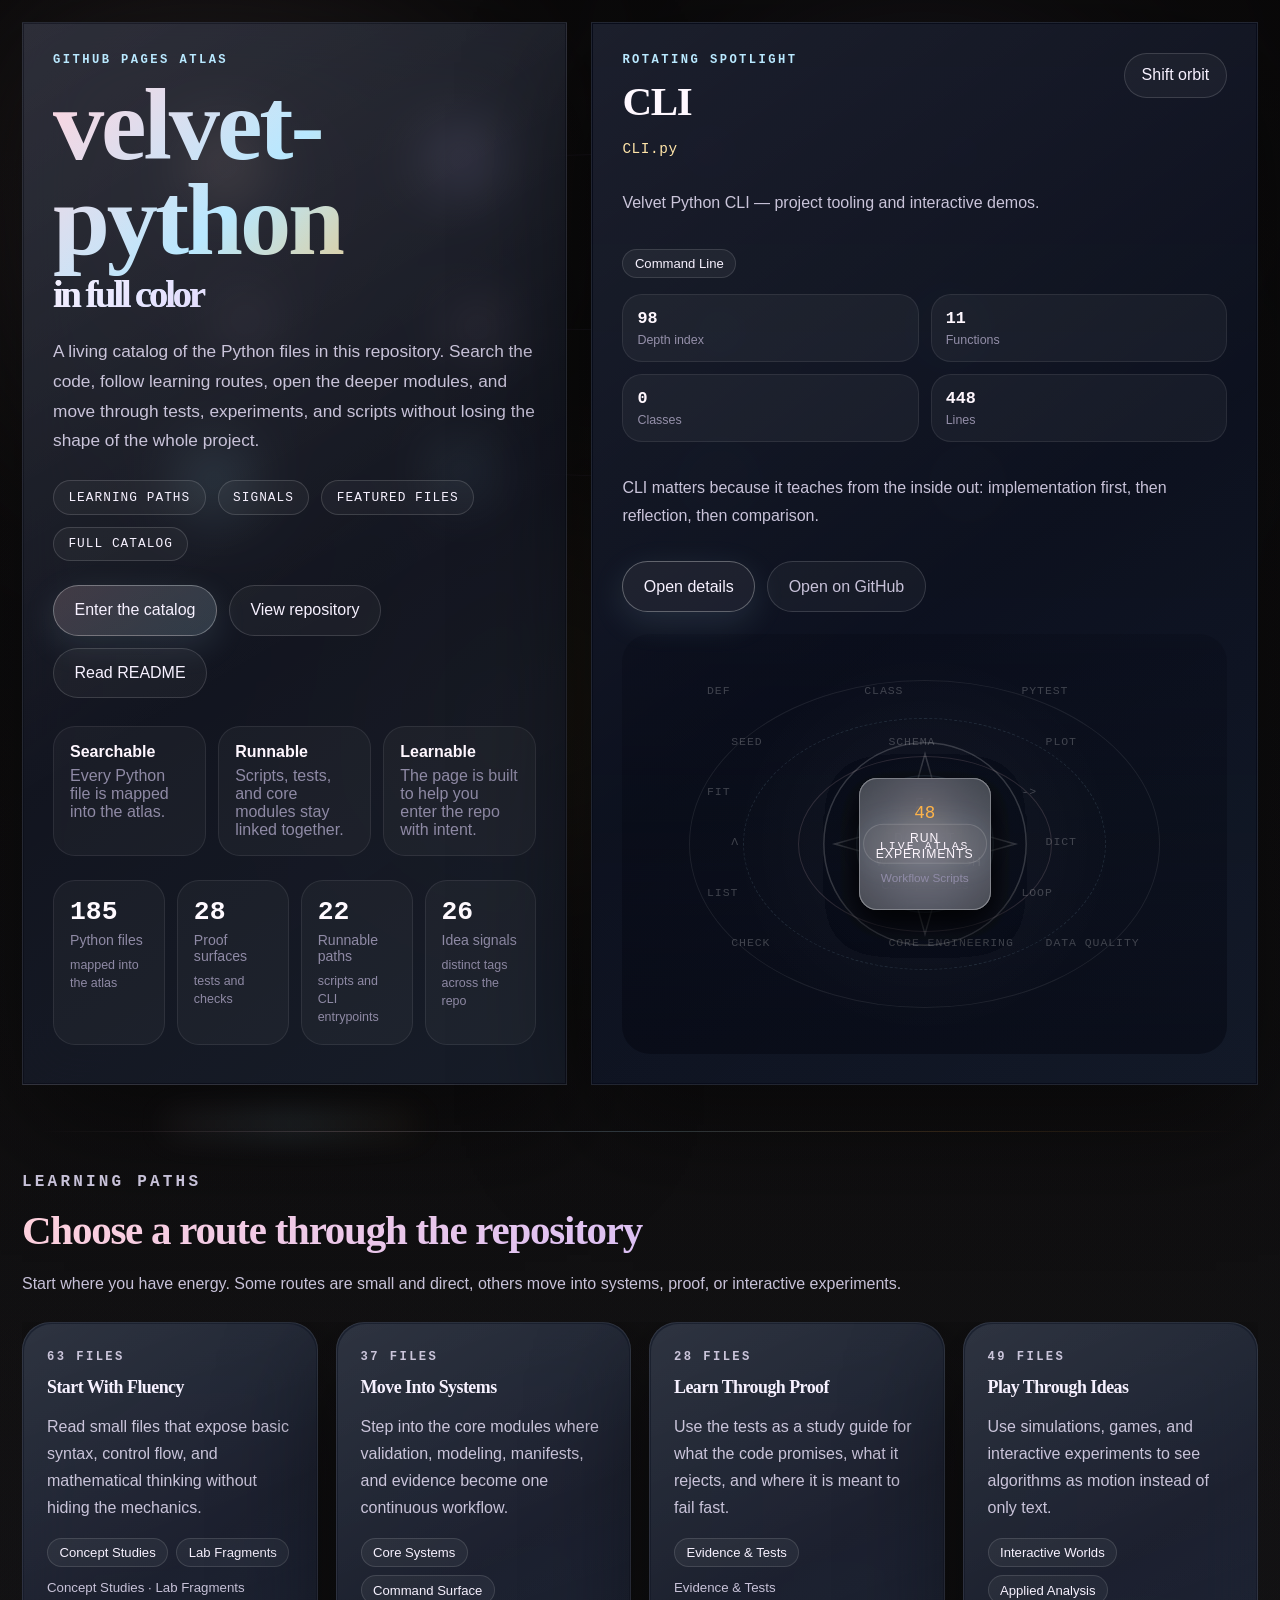
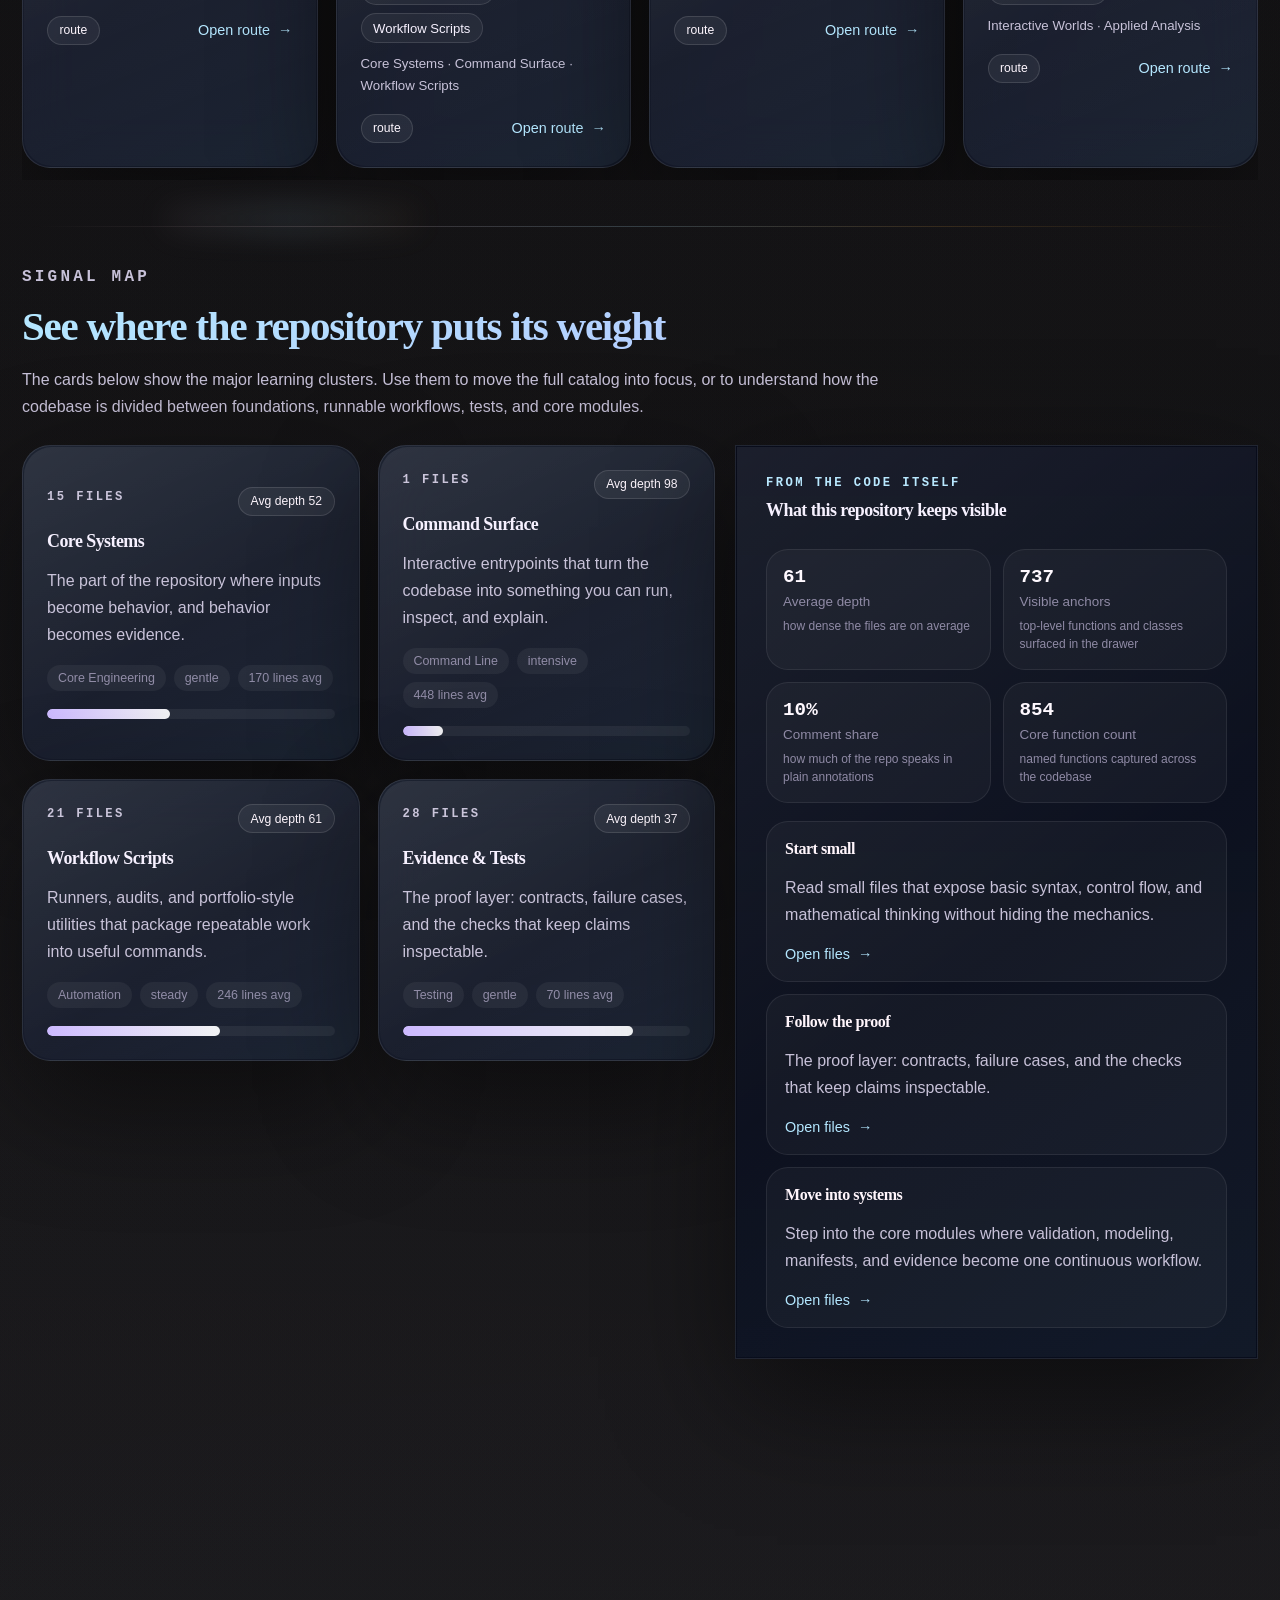
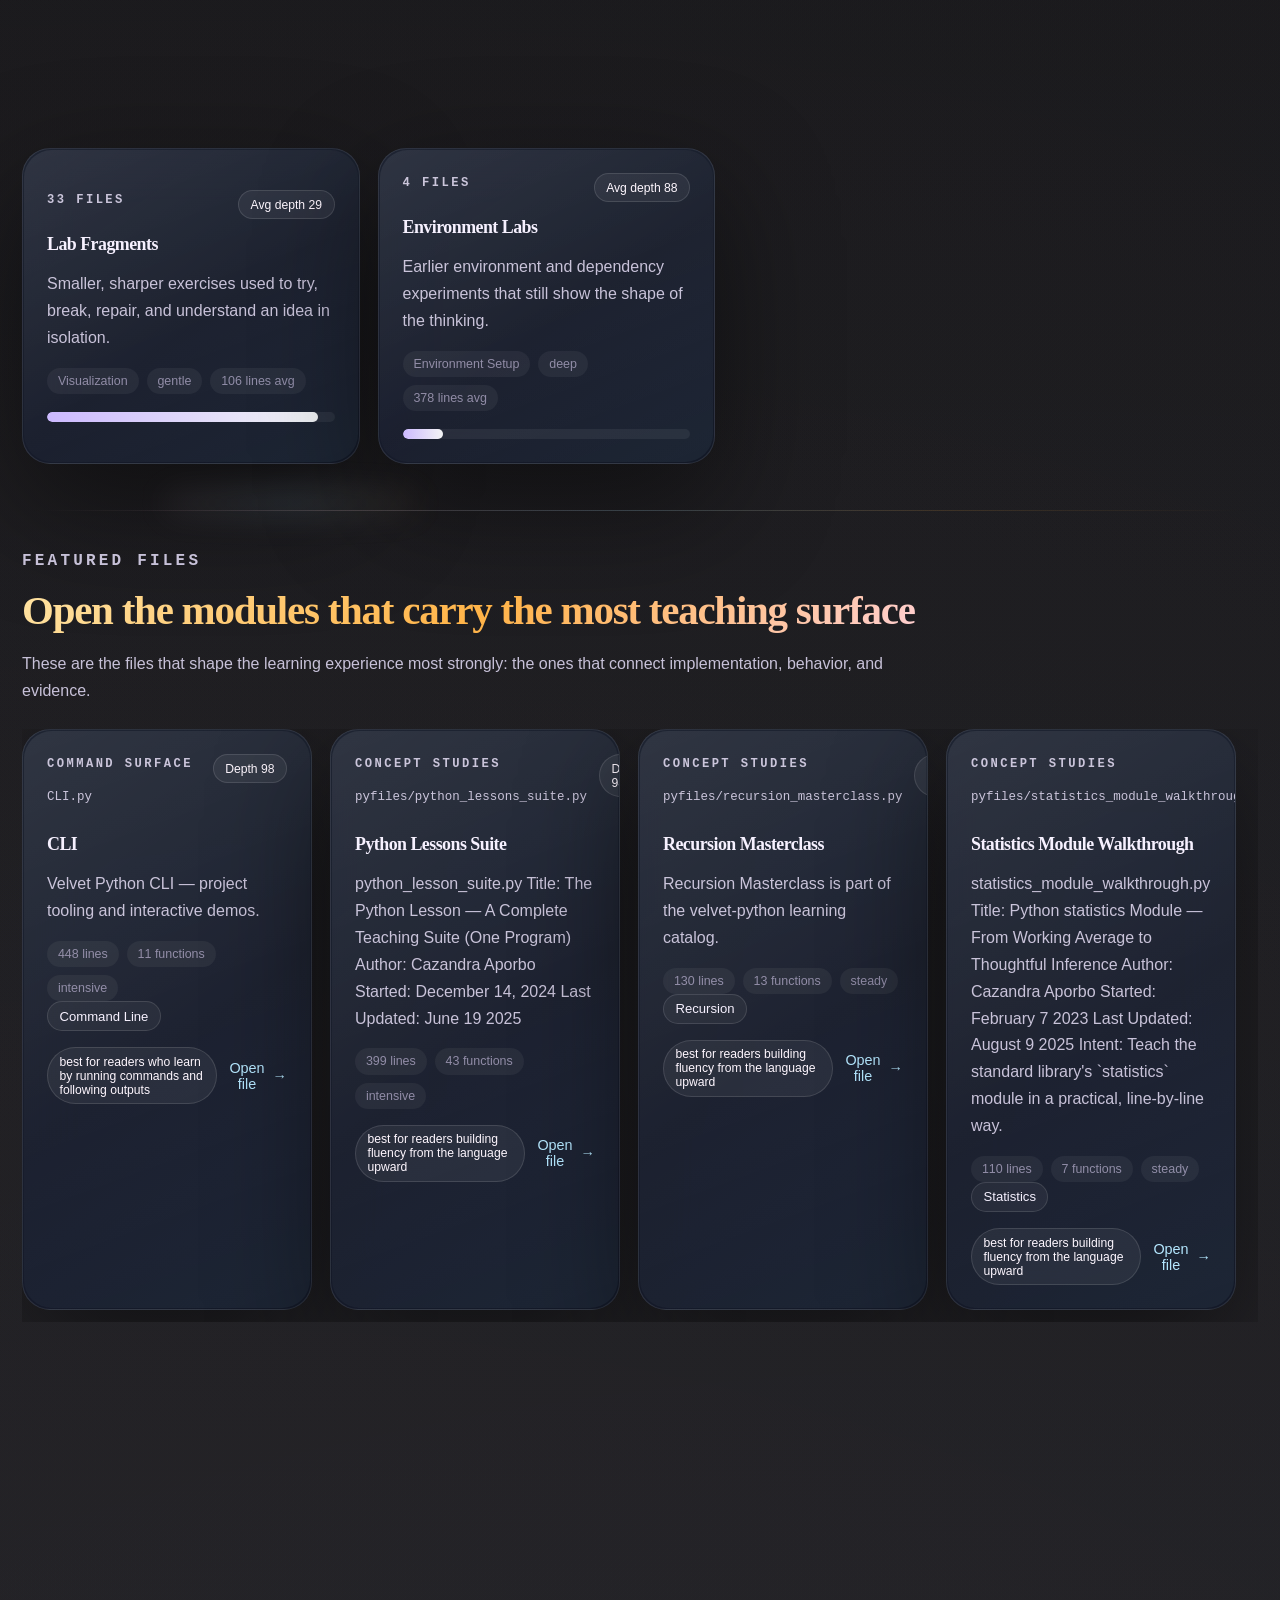
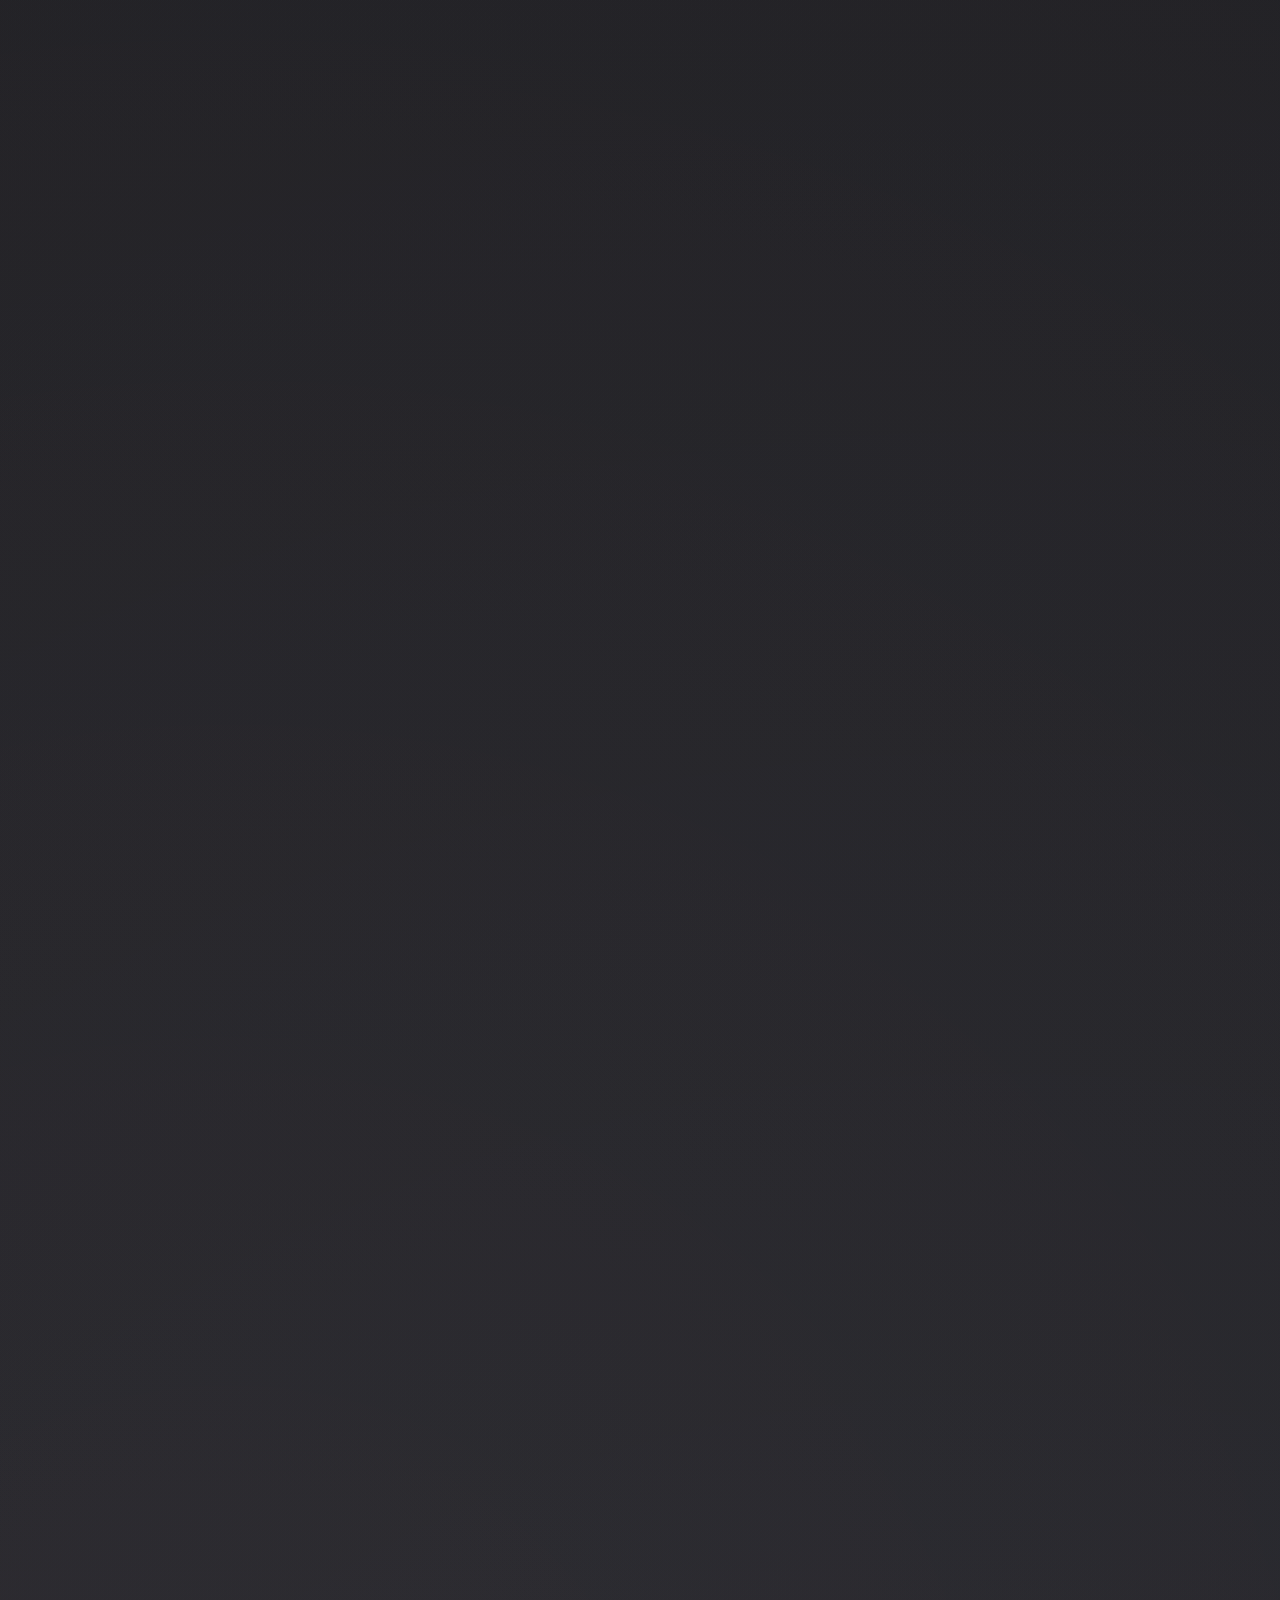
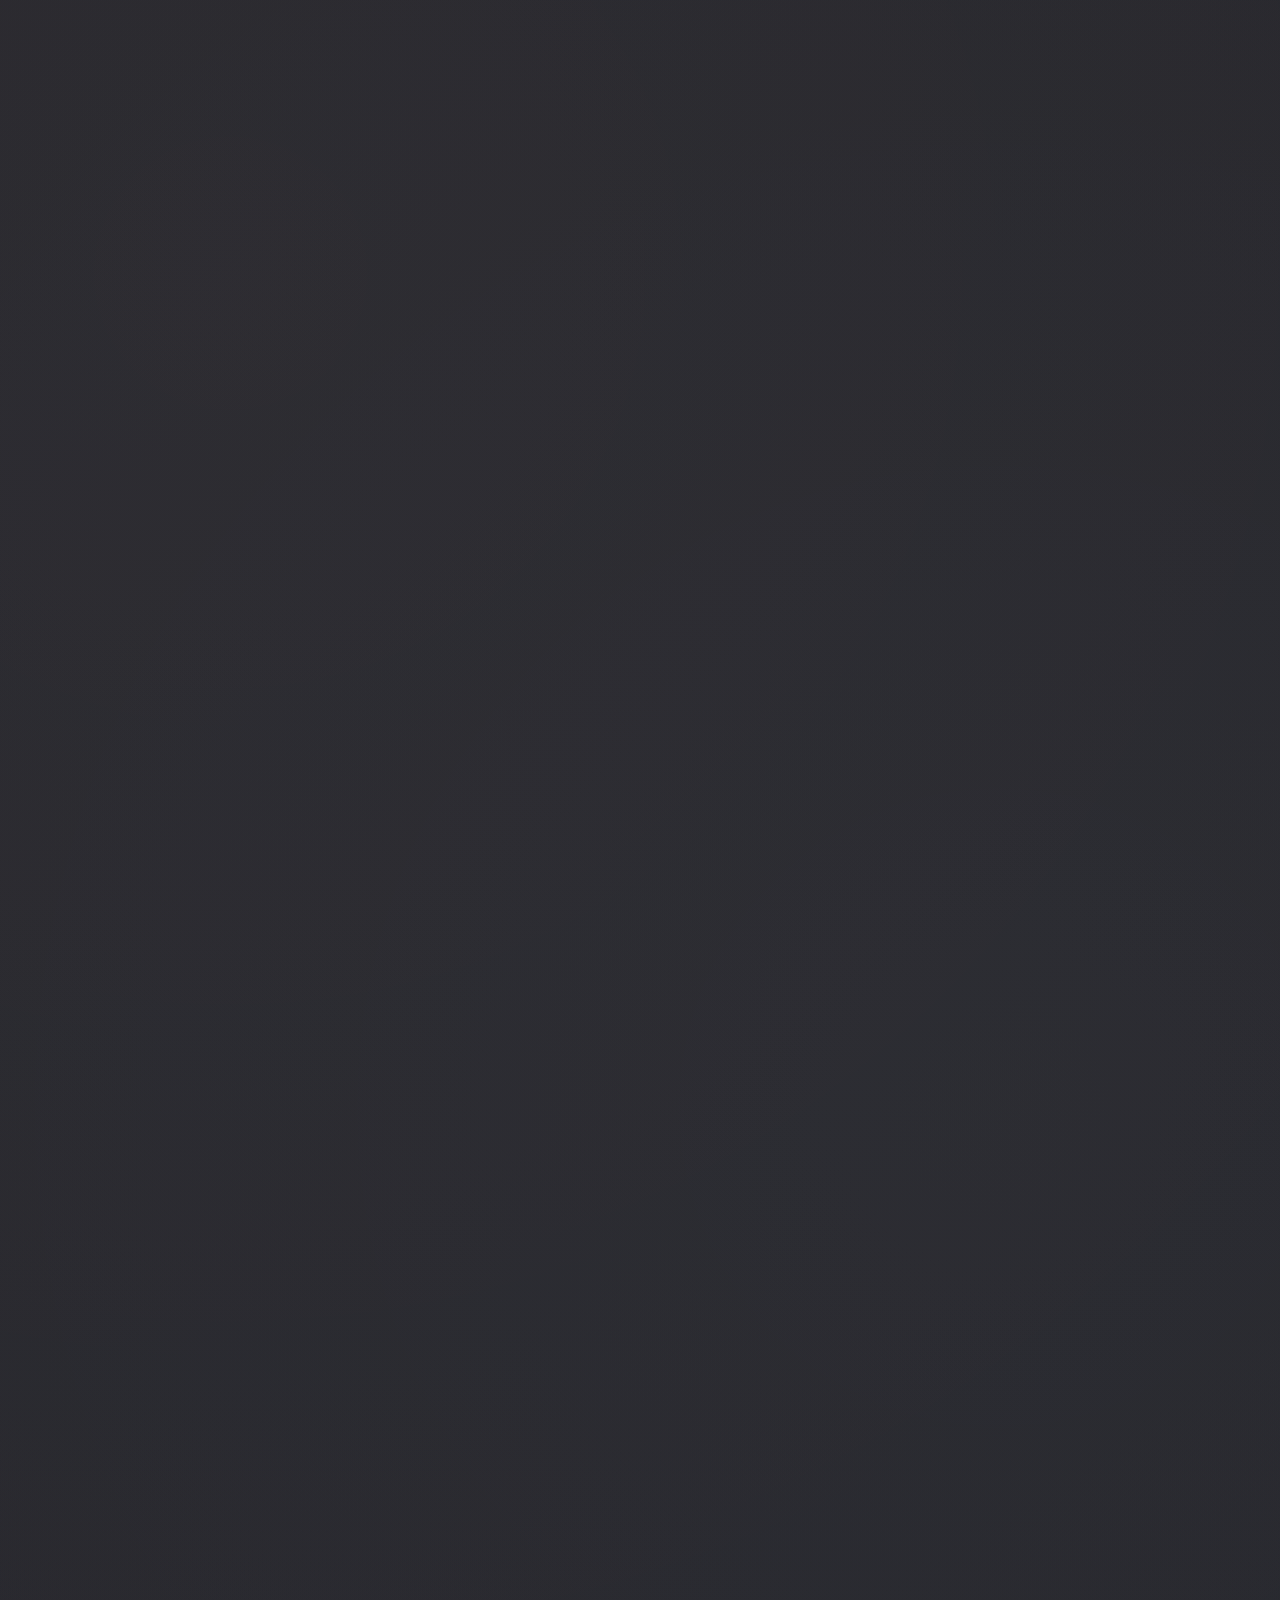
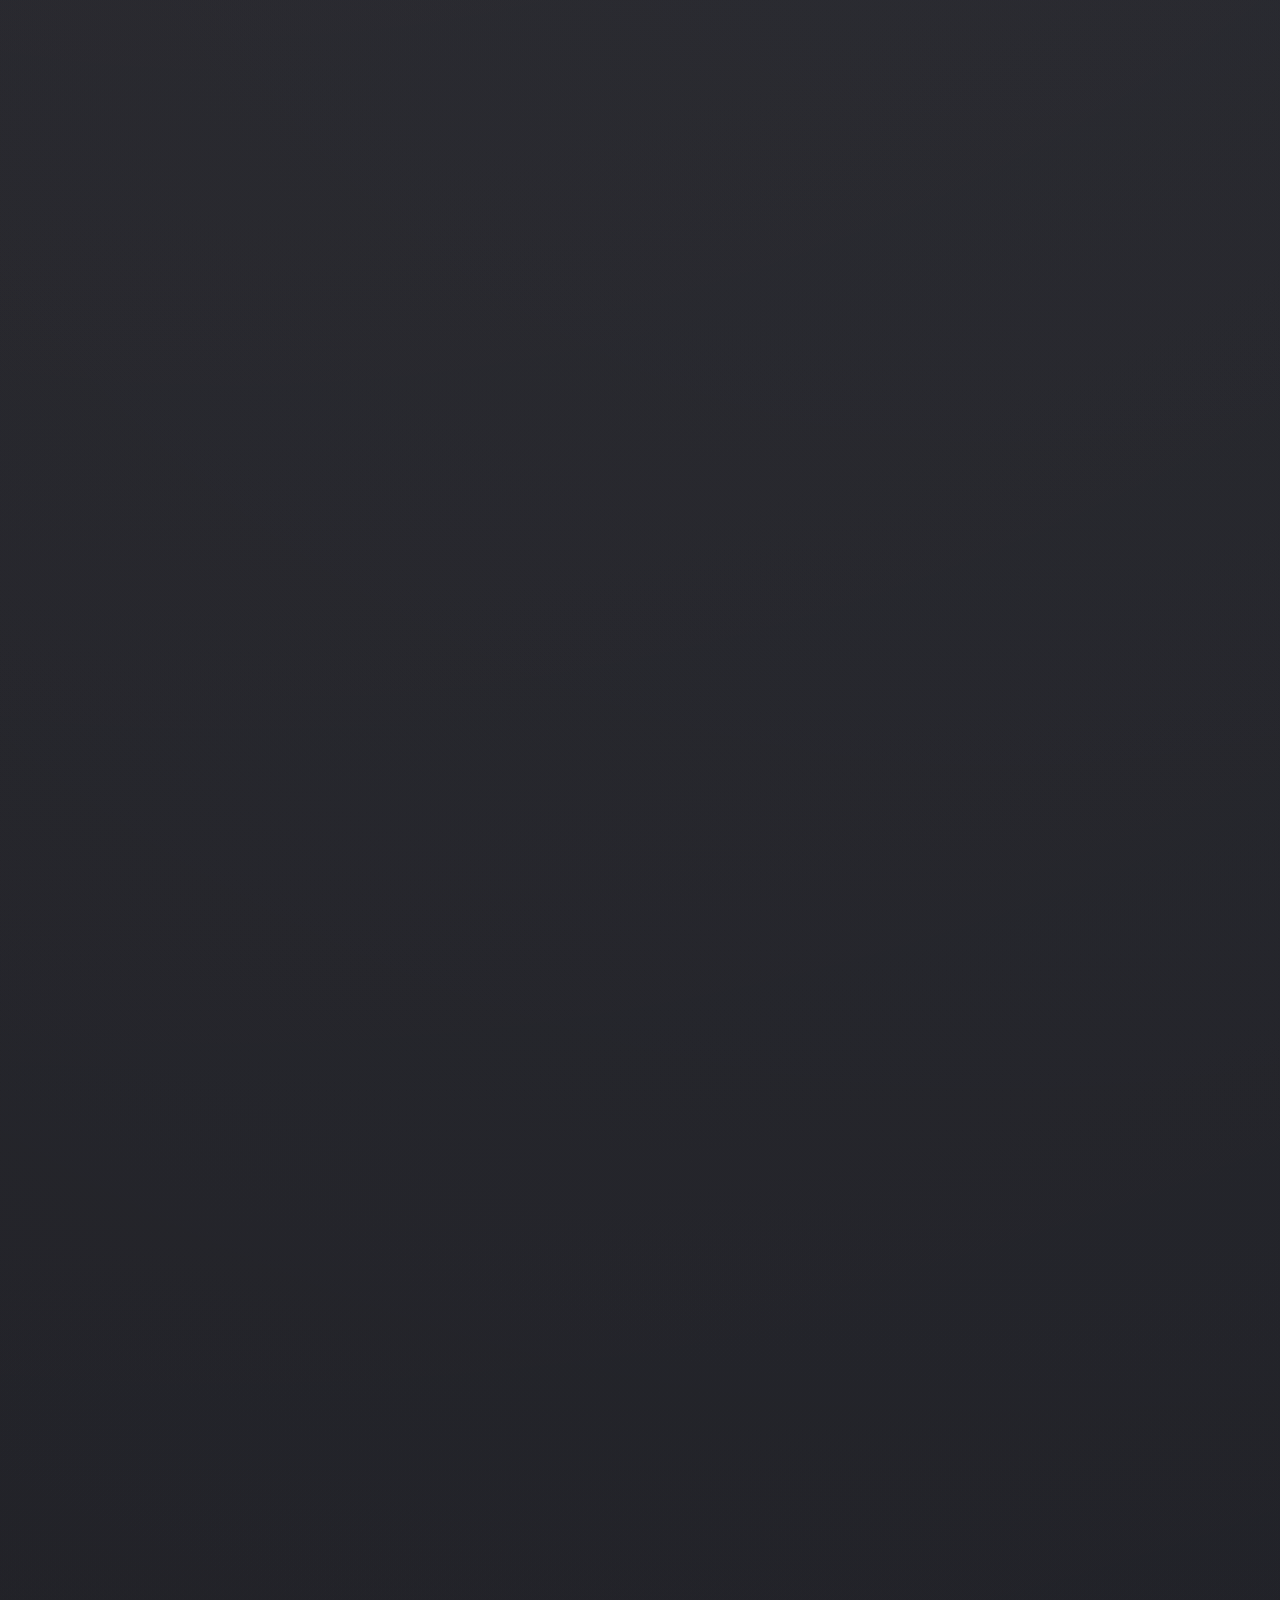
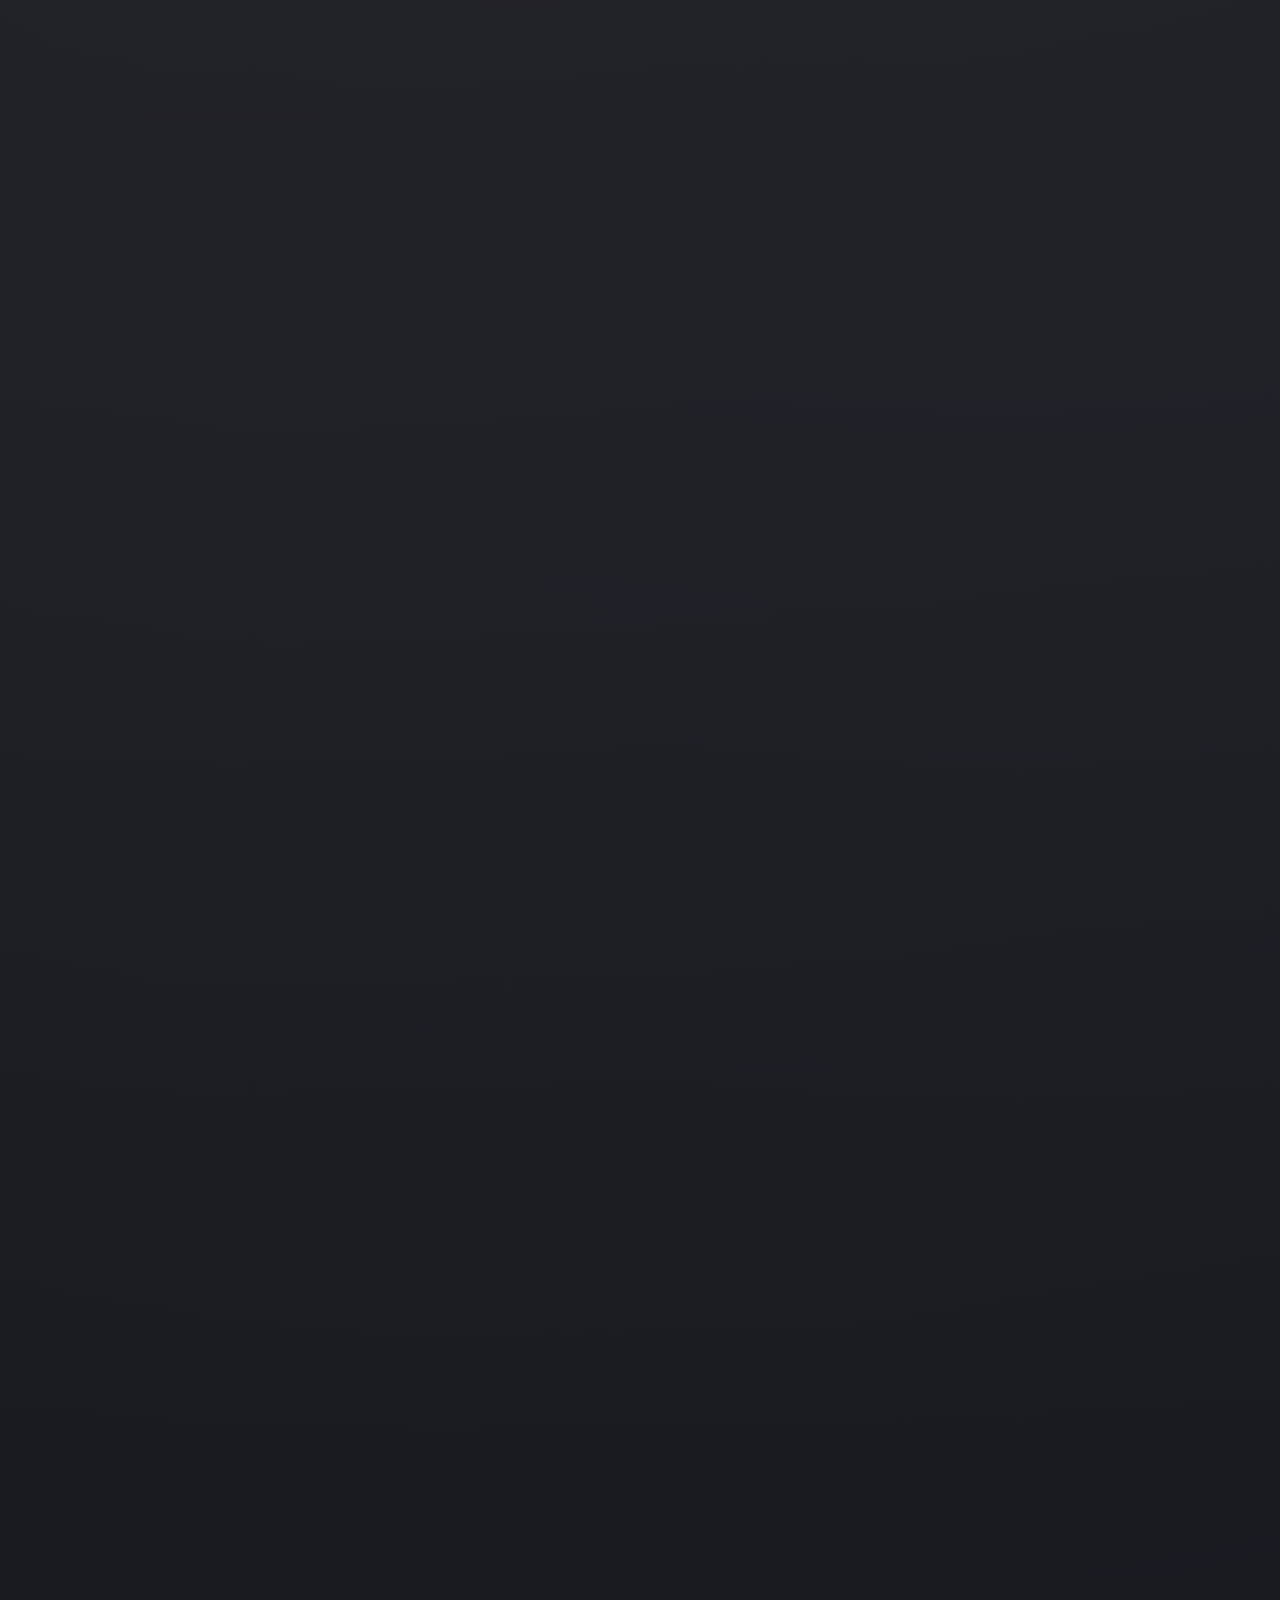
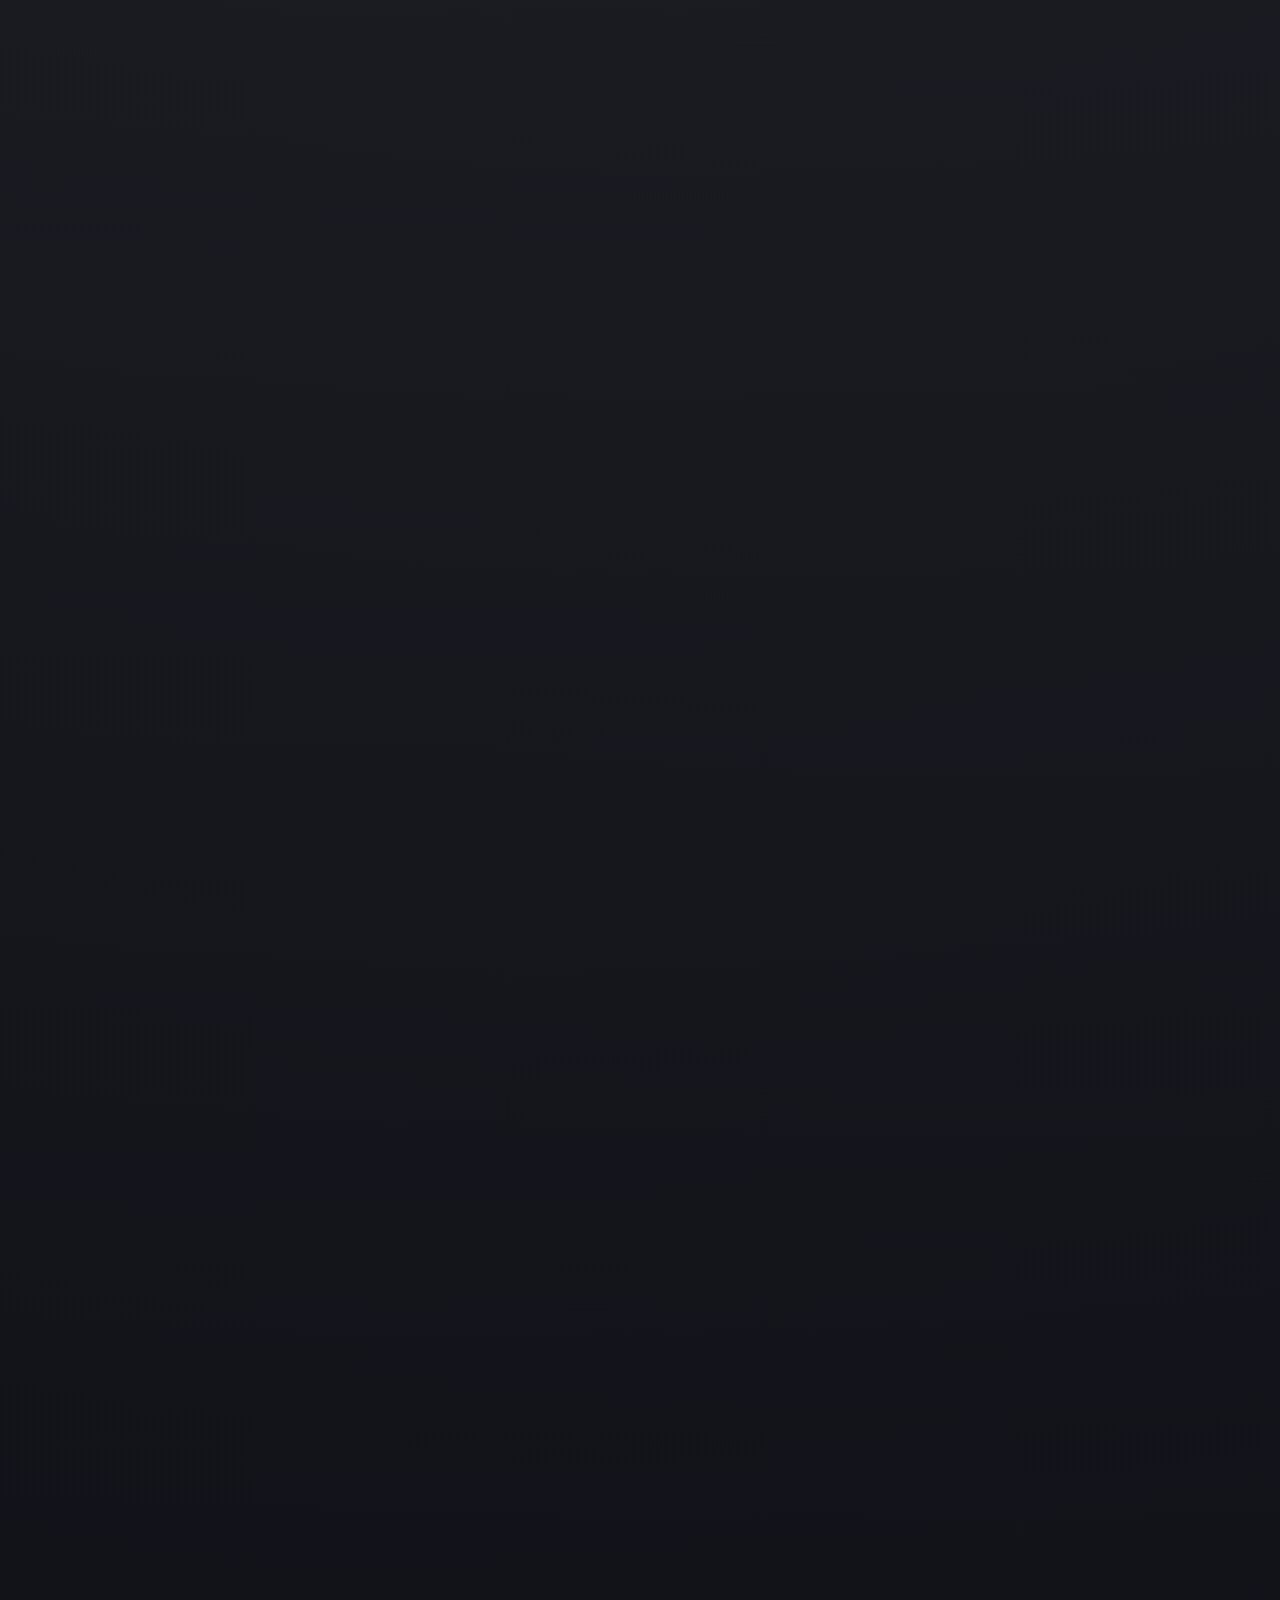
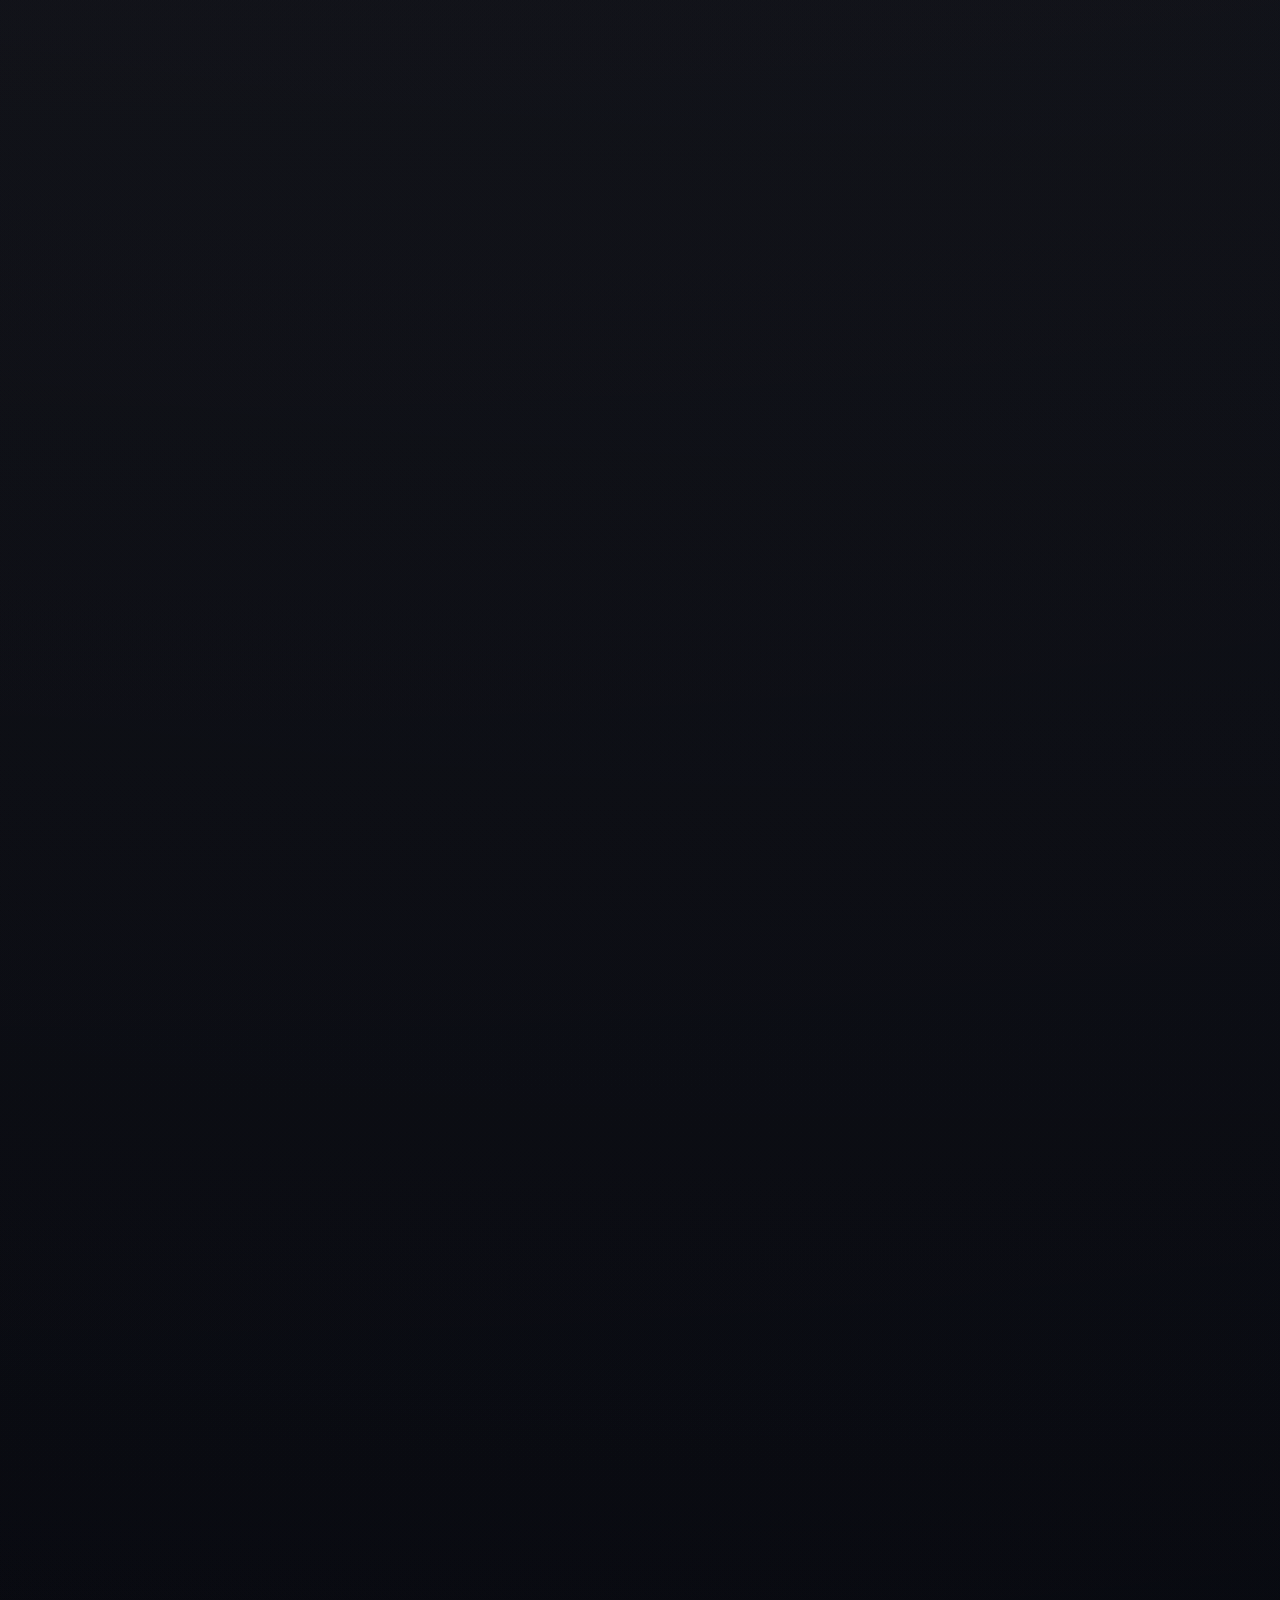
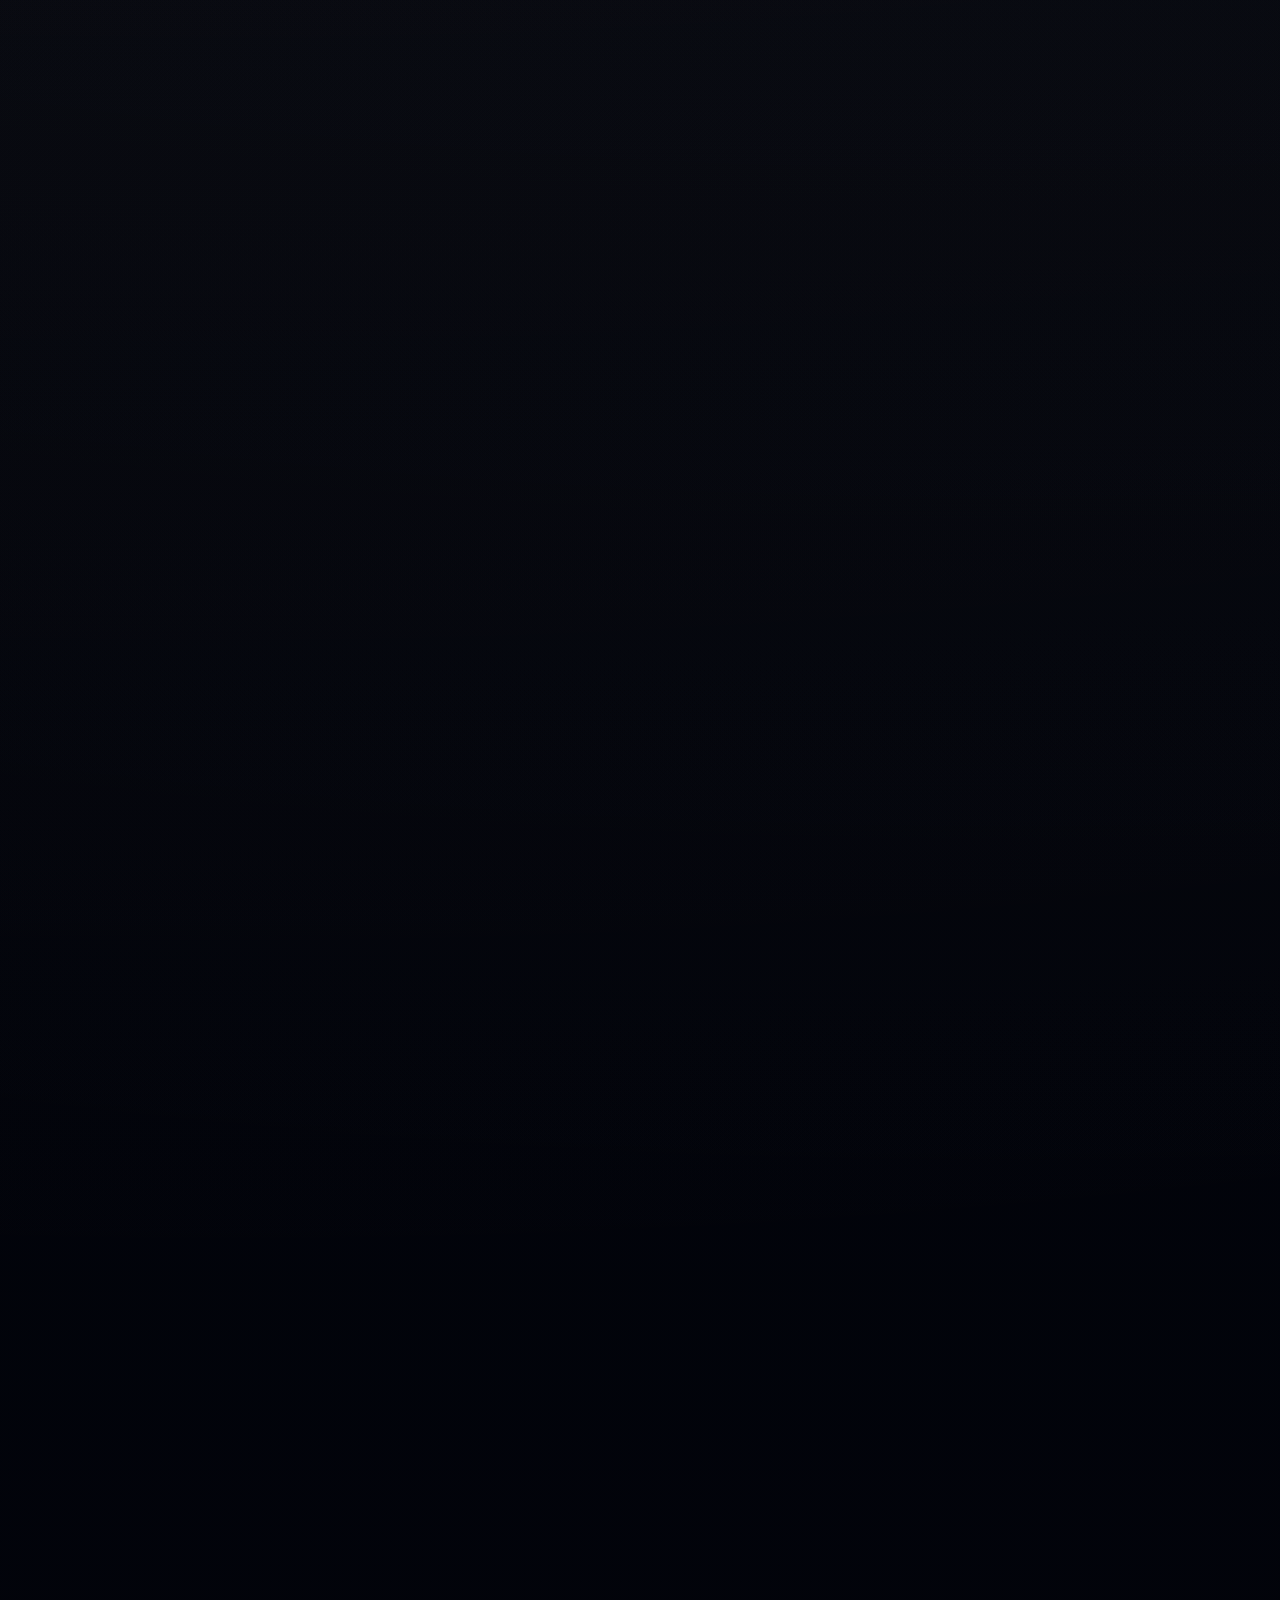
==== index.html @ 01793bf2 "Restore atlas at project pages root" ====
<!DOCTYPE html>
<html lang="en">
  <head>
    <meta charset="UTF-8" />
    <meta name="viewport" content="width=device-width, initial-scale=1.0" />
    <meta
      http-equiv="refresh"
      content="0; url=./docs/"
    />
    <title>velvet-python atlas</title>
    <style>
      :root {
        --bg: #03050f;
        --panel: rgba(13, 18, 38, 0.82);
        --text: #f6f0ff;
        --muted: #cbc4dd;
        --rose: #ffd2df;
        --lavender: #cdbbff;
        --cyan: #b8ebff;
        --tangerine: #ffb66a;
      }

      * {
        box-sizing: border-box;
      }

      body {
        margin: 0;
        min-height: 100vh;
        display: grid;
        place-items: center;
        overflow: hidden;
        font-family: "Avenir Next", "Segoe UI", sans-serif;
        color: var(--text);
        background:
          radial-gradient(circle at 18% 20%, rgba(255, 210, 223, 0.18), transparent 28%),
          radial-gradient(circle at 78% 24%, rgba(184, 235, 255, 0.15), transparent 26%),
          radial-gradient(circle at 56% 82%, rgba(255, 182, 106, 0.14), transparent 26%),
          linear-gradient(180deg, #010103, #040714 50%, #050918 100%);
      }

      body::before,
      body::after {
        content: "";
        position: fixed;
        inset: -20%;
        pointer-events: none;
        filter: blur(72px);
        opacity: 0.55;
      }

      body::before {
        background:
          radial-gradient(circle at 20% 30%, rgba(205, 187, 255, 0.24), transparent 20%),
          radial-gradient(circle at 70% 24%, rgba(255, 210, 223, 0.22), transparent 22%);
        animation: drift-a 16s ease-in-out infinite;
      }

      body::after {
        background:
          radial-gradient(circle at 72% 70%, rgba(184, 235, 255, 0.18), transparent 22%),
          radial-gradient(circle at 36% 74%, rgba(255, 182, 106, 0.14), transparent 24%);
        animation: drift-b 22s ease-in-out infinite;
      }

      .shell {
        position: relative;
        z-index: 1;
        width: min(720px, calc(100% - 40px));
        padding: 36px 32px;
        border-radius: 30px;
        border: 1px solid rgba(255, 255, 255, 0.08);
        background:
          linear-gradient(145deg, rgba(255, 255, 255, 0.08), rgba(255, 255, 255, 0.02) 54%),
          var(--panel);
        backdrop-filter: blur(24px);
        box-shadow: 0 30px 90px rgba(0, 0, 0, 0.45);
        text-align: center;
      }

      h1 {
        margin: 0 0 14px;
        font-family: "Iowan Old Style", "Palatino Linotype", serif;
        font-size: clamp(2.8rem, 10vw, 5rem);
        line-height: 0.92;
        letter-spacing: -0.05em;
        background: linear-gradient(135deg, var(--rose), var(--lavender) 38%, var(--cyan) 68%, var(--tangerine));
        -webkit-background-clip: text;
        background-clip: text;
        color: transparent;
      }

      p {
        margin: 0;
        color: var(--muted);
        line-height: 1.7;
        font-size: 1.02rem;
      }

      a {
        display: inline-flex;
        align-items: center;
        justify-content: center;
        margin-top: 22px;
        padding: 12px 18px;
        border-radius: 999px;
        color: #fff7ff;
        text-decoration: none;
        background: linear-gradient(135deg, rgba(255, 210, 223, 0.16), rgba(184, 235, 255, 0.16));
        border: 1px solid rgba(255, 255, 255, 0.12);
      }

      .pulse {
        width: 86px;
        height: 86px;
        margin: 0 auto 24px;
        border-radius: 999px;
        background: radial-gradient(circle at 35% 35%, rgba(255, 255, 255, 0.9), rgba(203, 184, 255, 0.44) 35%, rgba(184, 235, 255, 0.12) 72%, transparent 100%);
        box-shadow:
          0 0 42px rgba(205, 187, 255, 0.24),
          0 0 90px rgba(184, 235, 255, 0.16);
        animation: pulse 3.2s ease-in-out infinite;
      }

      @keyframes pulse {
        0%, 100% {
          transform: scale(0.92);
          opacity: 0.78;
        }
        50% {
          transform: scale(1.08);
          opacity: 1;
        }
      }

      @keyframes drift-a {
        0%, 100% { transform: translate3d(0, 0, 0); }
        50% { transform: translate3d(6%, -4%, 0); }
      }

      @keyframes drift-b {
        0%, 100% { transform: translate3d(0, 0, 0); }
        50% { transform: translate3d(-5%, 5%, 0); }
      }
    </style>
    <script>
      window.location.replace("./docs/");
    </script>
  </head>
  <body>
    <main class="shell">
      <div class="pulse" aria-hidden="true"></div>
      <h1>velvet-python</h1>
      <p>
        The atlas lives at the visual entrypoint for this repository.
        Redirecting now.
      </p>
      <a href="./docs/">Open the atlas</a>
    </main>
  </body>
</html>
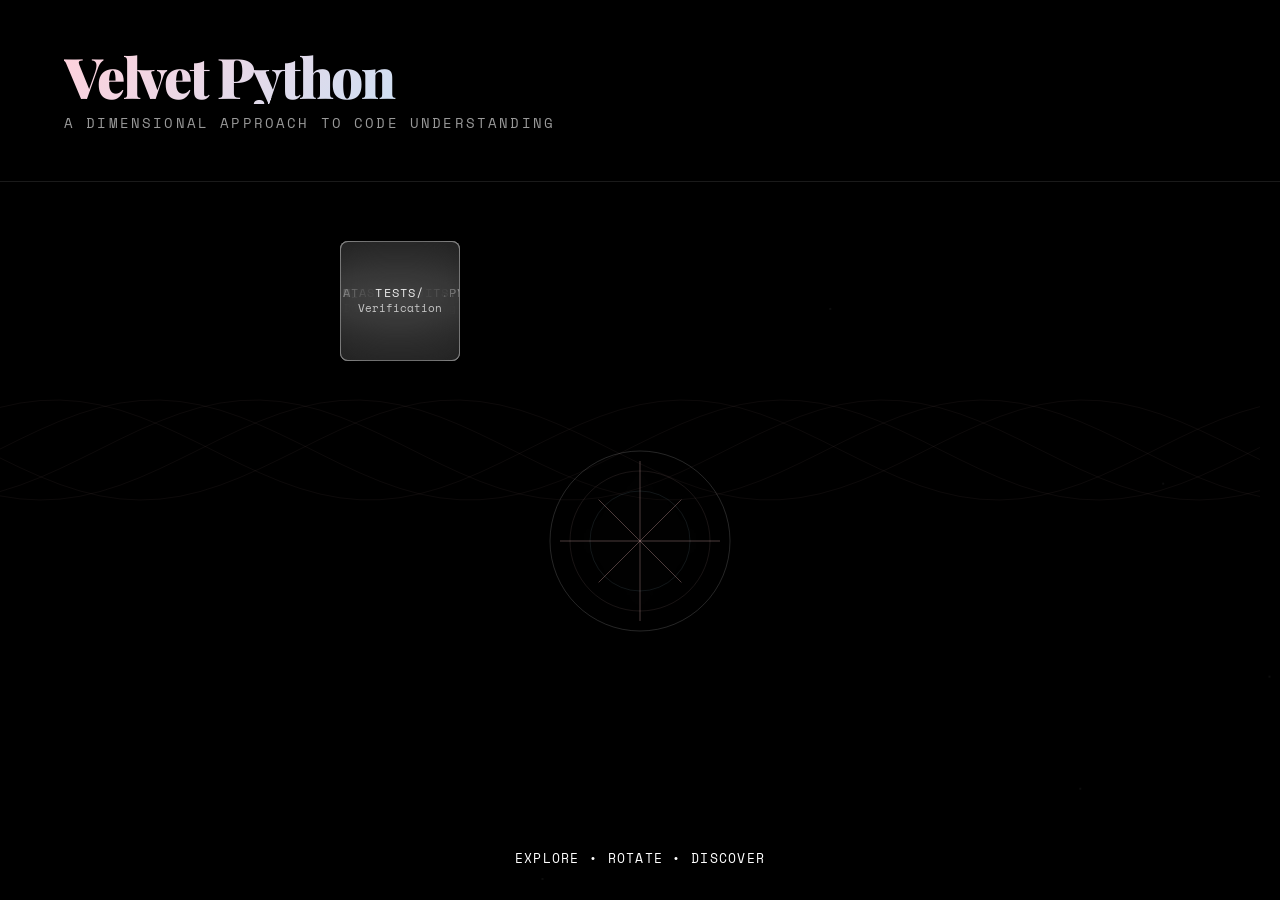
==== commit f158e7b3: "Restore dimensional atlas visual" ====
--- a/index.html
+++ b/index.html
@@ -1,161 +1,585 @@
 <!DOCTYPE html>
 <html lang="en">
-  <head>
-    <meta charset="UTF-8" />
-    <meta name="viewport" content="width=device-width, initial-scale=1.0" />
-    <meta
-      http-equiv="refresh"
-      content="0; url=./docs/"
-    />
-    <title>velvet-python atlas</title>
+<head>
+    <meta charset="UTF-8">
+    <meta name="viewport" content="width=device-width, initial-scale=1.0">
+    <title>Velvet Python | Dimensional Code Exploration</title>
     <style>
-      :root {
-        --bg: #03050f;
-        --panel: rgba(13, 18, 38, 0.82);
-        --text: #f6f0ff;
-        --muted: #cbc4dd;
-        --rose: #ffd2df;
-        --lavender: #cdbbff;
-        --cyan: #b8ebff;
-        --tangerine: #ffb66a;
-      }
-
-      * {
-        box-sizing: border-box;
-      }
-
-      body {
-        margin: 0;
-        min-height: 100vh;
-        display: grid;
-        place-items: center;
-        overflow: hidden;
-        font-family: "Avenir Next", "Segoe UI", sans-serif;
-        color: var(--text);
-        background:
-          radial-gradient(circle at 18% 20%, rgba(255, 210, 223, 0.18), transparent 28%),
-          radial-gradient(circle at 78% 24%, rgba(184, 235, 255, 0.15), transparent 26%),
-          radial-gradient(circle at 56% 82%, rgba(255, 182, 106, 0.14), transparent 26%),
-          linear-gradient(180deg, #010103, #040714 50%, #050918 100%);
-      }
-
-      body::before,
-      body::after {
-        content: "";
-        position: fixed;
-        inset: -20%;
-        pointer-events: none;
-        filter: blur(72px);
-        opacity: 0.55;
-      }
-
-      body::before {
-        background:
-          radial-gradient(circle at 20% 30%, rgba(205, 187, 255, 0.24), transparent 20%),
-          radial-gradient(circle at 70% 24%, rgba(255, 210, 223, 0.22), transparent 22%);
-        animation: drift-a 16s ease-in-out infinite;
-      }
-
-      body::after {
-        background:
-          radial-gradient(circle at 72% 70%, rgba(184, 235, 255, 0.18), transparent 22%),
-          radial-gradient(circle at 36% 74%, rgba(255, 182, 106, 0.14), transparent 24%);
-        animation: drift-b 22s ease-in-out infinite;
-      }
-
-      .shell {
-        position: relative;
-        z-index: 1;
-        width: min(720px, calc(100% - 40px));
-        padding: 36px 32px;
-        border-radius: 30px;
-        border: 1px solid rgba(255, 255, 255, 0.08);
-        background:
-          linear-gradient(145deg, rgba(255, 255, 255, 0.08), rgba(255, 255, 255, 0.02) 54%),
-          var(--panel);
-        backdrop-filter: blur(24px);
-        box-shadow: 0 30px 90px rgba(0, 0, 0, 0.45);
-        text-align: center;
-      }
-
-      h1 {
-        margin: 0 0 14px;
-        font-family: "Iowan Old Style", "Palatino Linotype", serif;
-        font-size: clamp(2.8rem, 10vw, 5rem);
-        line-height: 0.92;
-        letter-spacing: -0.05em;
-        background: linear-gradient(135deg, var(--rose), var(--lavender) 38%, var(--cyan) 68%, var(--tangerine));
-        -webkit-background-clip: text;
-        background-clip: text;
-        color: transparent;
-      }
-
-      p {
-        margin: 0;
-        color: var(--muted);
-        line-height: 1.7;
-        font-size: 1.02rem;
-      }
-
-      a {
-        display: inline-flex;
-        align-items: center;
-        justify-content: center;
-        margin-top: 22px;
-        padding: 12px 18px;
-        border-radius: 999px;
-        color: #fff7ff;
-        text-decoration: none;
-        background: linear-gradient(135deg, rgba(255, 210, 223, 0.16), rgba(184, 235, 255, 0.16));
-        border: 1px solid rgba(255, 255, 255, 0.12);
-      }
-
-      .pulse {
-        width: 86px;
-        height: 86px;
-        margin: 0 auto 24px;
-        border-radius: 999px;
-        background: radial-gradient(circle at 35% 35%, rgba(255, 255, 255, 0.9), rgba(203, 184, 255, 0.44) 35%, rgba(184, 235, 255, 0.12) 72%, transparent 100%);
-        box-shadow:
-          0 0 42px rgba(205, 187, 255, 0.24),
-          0 0 90px rgba(184, 235, 255, 0.16);
-        animation: pulse 3.2s ease-in-out infinite;
-      }
-
-      @keyframes pulse {
-        0%, 100% {
-          transform: scale(0.92);
-          opacity: 0.78;
-        }
-        50% {
-          transform: scale(1.08);
-          opacity: 1;
-        }
-      }
-
-      @keyframes drift-a {
-        0%, 100% { transform: translate3d(0, 0, 0); }
-        50% { transform: translate3d(6%, -4%, 0); }
-      }
-
-      @keyframes drift-b {
-        0%, 100% { transform: translate3d(0, 0, 0); }
-        50% { transform: translate3d(-5%, 5%, 0); }
-      }
+        @import url('https://fonts.googleapis.com/css2?family=Space+Mono:wght@400;700&family=Playfair+Display:wght@700;900&display=swap');
+
+        * {
+            margin: 0;
+            padding: 0;
+            box-sizing: border-box;
+        }
+
+        html, body {
+            width: 100%;
+            height: 100%;
+            overflow: hidden;
+        }
+
+        body {
+            font-family: 'Space Mono', monospace;
+            background: #000000;
+            color: #ffffff;
+            position: relative;
+        }
+
+        canvas#bgCanvas {
+            position: fixed;
+            top: 0;
+            left: 0;
+            width: 100%;
+            height: 100%;
+            z-index: 0;
+        }
+
+        .content {
+            position: fixed;
+            top: 0;
+            left: 0;
+            width: 100%;
+            height: 100%;
+            z-index: 1;
+            display: flex;
+            flex-direction: column;
+            overflow: hidden;
+        }
+
+        header {
+            padding: 3rem 4rem;
+            border-bottom: 1px solid rgba(255, 255, 255, 0.1);
+            backdrop-filter: blur(40px);
+            background: rgba(0, 0, 0, 0.3);
+        }
+
+        h1 {
+            font-family: 'Playfair Display', serif;
+            font-size: 3.5rem;
+            font-weight: 900;
+            letter-spacing: -0.04em;
+            line-height: 1;
+            margin-bottom: 0.5rem;
+            background: linear-gradient(135deg, #ffd1dc 0%, #b4e7ff 50%, #ffb347 100%);
+            -webkit-background-clip: text;
+            -webkit-text-fill-color: transparent;
+            background-clip: text;
+            animation: gradient-shift 8s ease-in-out infinite;
+        }
+
+        @keyframes gradient-shift {
+            0%, 100% { filter: hue-rotate(0deg); }
+            50% { filter: hue-rotate(20deg); }
+        }
+
+        .subtitle {
+            font-size: 0.9rem;
+            letter-spacing: 0.15em;
+            text-transform: uppercase;
+            color: rgba(255, 255, 255, 0.6);
+            font-weight: 400;
+        }
+
+        .exploration-space {
+            flex: 1;
+            position: relative;
+            overflow: hidden;
+            display: flex;
+            align-items: center;
+            justify-content: center;
+        }
+
+        .node-cluster {
+            position: absolute;
+            width: 600px;
+            height: 600px;
+            perspective: 1200px;
+        }
+
+        .node {
+            position: absolute;
+            width: 120px;
+            height: 120px;
+            cursor: pointer;
+            transition: all 0.6s cubic-bezier(0.4, 0, 0.2, 1);
+            transform-style: preserve-3d;
+        }
+
+        .node-inner {
+            position: relative;
+            width: 100%;
+            height: 100%;
+            transform-style: preserve-3d;
+            transition: transform 0.8s cubic-bezier(0.4, 0, 0.2, 1);
+        }
+
+        .node:hover .node-inner {
+            transform: rotateY(180deg);
+        }
+
+        .node-front, .node-back {
+            position: absolute;
+            width: 100%;
+            height: 100%;
+            backface-visibility: hidden;
+            display: flex;
+            flex-direction: column;
+            align-items: center;
+            justify-content: center;
+            border: 1px solid rgba(255, 255, 255, 0.2);
+            background: rgba(255, 255, 255, 0.02);
+            backdrop-filter: blur(20px);
+            border-radius: 8px;
+            overflow: hidden;
+        }
+
+        .node-back {
+            transform: rotateY(180deg);
+            background: rgba(255, 255, 255, 0.08);
+            border-color: rgba(255, 255, 255, 0.4);
+        }
+
+        .node-label {
+            font-size: 0.75rem;
+            text-align: center;
+            letter-spacing: 0.1em;
+            text-transform: uppercase;
+            line-height: 1.2;
+            opacity: 0.9;
+        }
+
+        .node-info {
+            font-size: 0.7rem;
+            text-align: center;
+            opacity: 0.7;
+            line-height: 1.4;
+        }
+
+        @keyframes orbit {
+            0% { transform: rotateZ(0deg) translateX(200px) rotateZ(0deg); }
+            100% { transform: rotateZ(360deg) translateX(200px) rotateZ(-360deg); }
+        }
+
+        .node:nth-child(1) { animation: orbit 20s linear infinite; }
+        .node:nth-child(2) { animation: orbit 22s linear infinite reverse; animation-delay: -5s; }
+        .node:nth-child(3) { animation: orbit 24s linear infinite; animation-delay: -10s; }
+        .node:nth-child(4) { animation: orbit 26s linear infinite reverse; animation-delay: -8s; }
+        .node:nth-child(5) { animation: orbit 25s linear infinite; animation-delay: -12s; }
+        .node:nth-child(6) { animation: orbit 23s linear infinite reverse; animation-delay: -3s; }
+
+        .node:hover {
+            z-index: 100;
+            transform: scale(1.3);
+        }
+
+        .mandala {
+            position: absolute;
+            width: 200px;
+            height: 200px;
+            top: 50%;
+            left: 50%;
+            transform: translate(-50%, -50%);
+            z-index: 5;
+        }
+
+        .mandala svg {
+            width: 100%;
+            height: 100%;
+            filter: drop-shadow(0 0 20px rgba(255, 255, 255, 0.2));
+            animation: rotate-mandala 30s linear infinite;
+        }
+
+        @keyframes rotate-mandala {
+            0% { transform: rotate(0deg); }
+            100% { transform: rotate(360deg); }
+        }
+
+        .modal {
+            display: none;
+            position: fixed;
+            top: 0;
+            left: 0;
+            width: 100%;
+            height: 100%;
+            background: rgba(0, 0, 0, 0.9);
+            backdrop-filter: blur(20px);
+            z-index: 1000;
+            align-items: center;
+            justify-content: center;
+            animation: fade-in 0.4s ease;
+        }
+
+        @keyframes fade-in {
+            from { opacity: 0; }
+            to { opacity: 1; }
+        }
+
+        .modal.active {
+            display: flex;
+        }
+
+        .modal-panel {
+            width: 90%;
+            max-width: 900px;
+            height: 80vh;
+            background: linear-gradient(135deg, rgba(50, 50, 60, 0.9), rgba(30, 30, 40, 0.95));
+            border: 1px solid rgba(255, 200, 200, 0.2);
+            overflow: hidden;
+            display: flex;
+            animation: panel-rise 0.6s cubic-bezier(0.34, 1.56, 0.64, 1);
+        }
+
+        @keyframes panel-rise {
+            from {
+                opacity: 0;
+                transform: translateY(60px);
+            }
+            to {
+                opacity: 1;
+                transform: translateY(0);
+            }
+        }
+
+        .modal-sidebar {
+            width: 30%;
+            background: rgba(0, 0, 0, 0.4);
+            border-right: 1px solid rgba(255, 255, 255, 0.1);
+            padding: 3rem 2rem;
+            overflow-y: auto;
+            display: flex;
+            flex-direction: column;
+        }
+
+        .modal-main {
+            flex: 1;
+            padding: 3rem;
+            overflow-y: auto;
+            position: relative;
+        }
+
+        .modal-main::before {
+            content: '';
+            position: absolute;
+            top: 0;
+            left: 0;
+            width: 2px;
+            height: 100%;
+            background: linear-gradient(180deg, rgba(255, 200, 200, 0.5), transparent);
+        }
+
+        .modal-title {
+            font-family: 'Playfair Display', serif;
+            font-size: 2.5rem;
+            margin-bottom: 2rem;
+            line-height: 1.2;
+        }
+
+        .modal-code {
+            background: rgba(0, 0, 0, 0.6);
+            border-left: 3px solid rgba(255, 200, 200, 0.5);
+            padding: 1.5rem;
+            margin: 1.5rem 0;
+            font-size: 0.85rem;
+            overflow-x: auto;
+            line-height: 1.6;
+            color: #b4e7ff;
+            white-space: pre-wrap;
+        }
+
+        .modal-close {
+            position: absolute;
+            top: 2rem;
+            right: 2rem;
+            background: none;
+            border: none;
+            color: rgba(255, 255, 255, 0.6);
+            font-size: 2rem;
+            cursor: pointer;
+            transition: color 0.3s ease;
+            z-index: 10;
+        }
+
+        .modal-close:hover {
+            color: rgba(255, 255, 255, 1);
+        }
+
+        .modal-sidebar h3 {
+            font-size: 0.8rem;
+            text-transform: uppercase;
+            letter-spacing: 0.15em;
+            margin: 2rem 0 1rem;
+            opacity: 0.7;
+        }
+
+        .modal-sidebar p {
+            font-size: 0.9rem;
+            line-height: 1.6;
+            opacity: 0.8;
+            margin-bottom: 0.8rem;
+        }
+
+        .modal-tag {
+            display: inline-block;
+            padding: 0.4rem 0.8rem;
+            background: rgba(255, 200, 200, 0.1);
+            border: 1px solid rgba(255, 200, 200, 0.3);
+            font-size: 0.7rem;
+            margin: 0.3rem 0.3rem 0 0;
+            text-transform: uppercase;
+            letter-spacing: 0.05em;
+        }
+
+        .scroll-indicator {
+            position: absolute;
+            bottom: 2rem;
+            left: 50%;
+            transform: translateX(-50%);
+            font-size: 0.8rem;
+            letter-spacing: 0.1em;
+            animation: pulse-text 2s ease-in-out infinite;
+            pointer-events: none;
+        }
+
+        @keyframes pulse-text {
+            0%, 100% { opacity: 0.5; }
+            50% { opacity: 1; }
+        }
+
+        @media (max-width: 1024px) {
+            h1 { font-size: 2.5rem; }
+            .node { width: 100px; height: 100px; }
+            .modal-panel { flex-direction: column; }
+            .modal-sidebar { width: 100%; border-right: none; border-bottom: 1px solid rgba(255, 255, 255, 0.1); }
+        }
+
+        @media (max-width: 768px) {
+            header { padding: 2rem; }
+            h1 { font-size: 1.8rem; }
+            .exploration-space { padding: 2rem; }
+            .modal-panel { width: 95%; height: 90vh; }
+            .modal-main { padding: 2rem; }
+        }
+
+        ::-webkit-scrollbar {
+            width: 4px;
+        }
+
+        ::-webkit-scrollbar-track {
+            background: transparent;
+        }
+
+        ::-webkit-scrollbar-thumb {
+            background: rgba(255, 255, 255, 0.2);
+        }
+
+        ::-webkit-scrollbar-thumb:hover {
+            background: rgba(255, 255, 255, 0.4);
+        }
     </style>
+</head>
+<body>
+    <canvas id="bgCanvas"></canvas>
+
+    <div class="content">
+        <header>
+            <h1>Velvet Python</h1>
+            <p class="subtitle">A Dimensional Approach to Code Understanding</p>
+        </header>
+
+        <div class="exploration-space">
+            <div class="mandala" id="mandala">
+                <svg viewBox="0 0 200 200" xmlns="http://www.w3.org/2000/svg">
+                    <circle cx="100" cy="100" r="90" fill="none" stroke="rgba(255,255,255,0.3)" stroke-width="0.5"/>
+                    <circle cx="100" cy="100" r="70" fill="none" stroke="rgba(255,200,200,0.2)" stroke-width="0.5"/>
+                    <circle cx="100" cy="100" r="50" fill="none" stroke="rgba(180,231,255,0.2)" stroke-width="0.5"/>
+                    <g id="petals">
+                        <path d="M 100 100 L 100 20" stroke="rgba(255,200,200,0.3)" stroke-width="1" fill="none"/>
+                        <path d="M 100 100 L 141.4 58.6" stroke="rgba(255,200,200,0.3)" stroke-width="1" fill="none"/>
+                        <path d="M 100 100 L 180 100" stroke="rgba(255,200,200,0.3)" stroke-width="1" fill="none"/>
+                        <path d="M 100 100 L 141.4 141.4" stroke="rgba(255,200,200,0.3)" stroke-width="1" fill="none"/>
+                        <path d="M 100 100 L 100 180" stroke="rgba(255,200,200,0.3)" stroke-width="1" fill="none"/>
+                        <path d="M 100 100 L 58.6 141.4" stroke="rgba(255,200,200,0.3)" stroke-width="1" fill="none"/>
+                        <path d="M 100 100 L 20 100" stroke="rgba(255,200,200,0.3)" stroke-width="1" fill="none"/>
+                        <path d="M 100 100 L 58.6 58.6" stroke="rgba(255,200,200,0.3)" stroke-width="1" fill="none"/>
+                    </g>
+                </svg>
+            </div>
+
+            <div class="node-cluster" id="nodeCluster"></div>
+
+            <div class="scroll-indicator">EXPLORE • ROTATE • DISCOVER</div>
+        </div>
+    </div>
+
+    <div class="modal" id="modal">
+        <div class="modal-panel">
+            <button class="modal-close" onclick="closeModal()">&times;</button>
+            <div class="modal-sidebar" id="modalSidebar"></div>
+            <div class="modal-main" id="modalMain"></div>
+        </div>
+    </div>
+
     <script>
-      window.location.replace("./docs/");
+        const canvas = document.getElementById('bgCanvas');
+        const ctx = canvas.getContext('2d');
+        let animationId;
+
+        function resizeCanvas() {
+            canvas.width = window.innerWidth;
+            canvas.height = window.innerHeight;
+        }
+
+        resizeCanvas();
+        window.addEventListener('resize', resizeCanvas);
+
+        function drawBackground(time) {
+            ctx.fillStyle = '#000000';
+            ctx.fillRect(0, 0, canvas.width, canvas.height);
+
+            ctx.strokeStyle = 'rgba(255, 200, 200, 0.05)';
+            ctx.lineWidth = 1;
+
+            for (let i = 0; i < 5; i++) {
+                ctx.beginPath();
+                for (let x = 0; x < canvas.width; x += 20) {
+                    const y = canvas.height / 2 + Math.sin((x + time * 0.5) / 100 + i) * 50;
+                    if (x === 0) ctx.moveTo(x, y);
+                    else ctx.lineTo(x, y);
+                }
+                ctx.stroke();
+            }
+
+            ctx.fillStyle = 'rgba(255, 255, 255, 0.05)';
+            for (let i = 0; i < 20; i++) {
+                const x = (Math.sin(time * 0.0001 + i) * canvas.width) % canvas.width;
+                const y = (Math.cos(time * 0.00015 + i * 0.5) * canvas.height) % canvas.height;
+                ctx.fillRect(x, y, 2, 2);
+            }
+
+            animationId = requestAnimationFrame(() => drawBackground(time + 1));
+        }
+
+        drawBackground(0);
+
+        const files = [
+            {
+                name: 'ai.py',
+                type: 'Core Module',
+                category: 'Classification',
+                desc: 'Bayes, Rule, Cosine',
+                purpose: 'Three foundational classifiers exploring probability, logic, and similarity metrics.',
+                learnings: ['Classifier interfaces', 'Bayesian probability', 'Vector math', 'Trade-offs'],
+                usage: 'from src.ai import BayesClassifier',
+                example: 'classifier.train(texts, labels)\\npredictions = classifier.predict(new_texts)'
+            },
+            {
+                name: 'data_utils.py',
+                type: 'Core Module',
+                category: 'Data Engineering',
+                desc: 'Validation, Loading',
+                purpose: 'Deterministic data contracts. Every row validated before processing.',
+                learnings: ['Data validation', 'Integrity checking', 'Fast failure', 'Contracts'],
+                usage: 'from src.data_utils import load_dataset',
+                example: 'df = load_dataset(\"data/train.csv\")\\nvalidate_dataset(df)'
+            },
+            {
+                name: 'ml_pipeline.py',
+                type: 'Core Module',
+                category: 'Orchestration',
+                desc: 'Features, Models, Eval',
+                purpose: 'Complete ML workflow orchestration with reproducible metadata.',
+                learnings: ['Pipeline architecture', 'Feature engineering', 'Metadata tracking'],
+                usage: 'from src.ml_pipeline import run_classification_pipeline',
+                example: 'run = run_classification_pipeline(df, seed=42)'
+            },
+            {
+                name: 'run_experiments.py',
+                type: 'Script',
+                category: 'Automation',
+                desc: 'Model Sweeps, Outputs',
+                purpose: 'CLI automation for reproducible experiment runs at scale.',
+                learnings: ['CLI design', 'Experiment automation', 'Artifact management'],
+                usage: 'python scripts/run_experiments.py --epochs 10',
+                example: 'python scripts/run_experiments.py --models bayesian cosine'
+            },
+            {
+                name: 'dataset_audit.py',
+                type: 'Script',
+                category: 'Quality',
+                desc: 'Profiling, Detection',
+                purpose: 'Comprehensive dataset health analysis and anomaly detection.',
+                learnings: ['Data profiling', 'Quality signals', 'Issue detection'],
+                usage: 'python scripts/dataset_audit.py --source builtin',
+                example: 'python scripts/dataset_audit.py --write-json artifacts/audit.json'
+            },
+            {
+                name: 'tests/',
+                type: 'Test Suite',
+                category: 'Verification',
+                desc: 'Reproducibility, Edge Cases',
+                purpose: 'Comprehensive test suite ensuring robustness and reproducibility.',
+                learnings: ['Test design', 'Edge cases', 'Regression prevention'],
+                usage: 'pytest tests/ -v',
+                example: 'pytest tests/test_data_pipeline_utils.py'
+            }
+        ];
+
+        const cluster = document.getElementById('nodeCluster');
+        files.forEach((file) => {
+            const node = document.createElement('div');
+            node.className = 'node';
+            node.innerHTML = `
+                <div class="node-inner">
+                    <div class="node-front">
+                        <div class="node-label">${file.name}</div>
+                        <div class="node-info">${file.category}</div>
+                    </div>
+                    <div class="node-back">
+                        <div class="node-info">${file.type}</div>
+                        <div style="margin-top: 8px; font-size: 0.65rem; opacity: 0.7;">${file.desc}</div>
+                    </div>
+                </div>
+            `;
+            node.addEventListener('click', () => openModal(file));
+            cluster.appendChild(node);
+        });
+
+        function openModal(file) {
+            document.getElementById('modalSidebar').innerHTML = `
+                <h3>Type</h3>
+                <p>${file.type}</p>
+                <h3>Category</h3>
+                <p>${file.category}</p>
+                <h3>Key Learnings</h3>
+                <div>${file.learnings.map((item) => `<div class="modal-tag">${item}</div>`).join('')}</div>
+            `;
+
+            document.getElementById('modalMain').innerHTML = `
+                <h2 class="modal-title">${file.name}</h2>
+                <p style="font-size: 1rem; line-height: 1.8; margin-bottom: 2rem; opacity: 0.9;">${file.purpose}</p>
+
+                <h3 style="font-size: 0.9rem; text-transform: uppercase; letter-spacing: 0.1em; margin-top: 2rem; margin-bottom: 1rem; opacity: 0.7;">Usage</h3>
+                <div class="modal-code">${file.usage}</div>
+
+                <h3 style="font-size: 0.9rem; text-transform: uppercase; letter-spacing: 0.1em; margin-top: 2rem; margin-bottom: 1rem; opacity: 0.7;">Example</h3>
+                <div class="modal-code">${file.example}</div>
+            `;
+
+            document.getElementById('modal').classList.add('active');
+        }
+
+        function closeModal() {
+            document.getElementById('modal').classList.remove('active');
+        }
+
+        document.getElementById('modal').addEventListener('click', (event) => {
+            if (event.target.id === 'modal') closeModal();
+        });
+
+        document.addEventListener('keydown', (event) => {
+            if (event.key === 'Escape') closeModal();
+        });
     </script>
-  </head>
-  <body>
-    <main class="shell">
-      <div class="pulse" aria-hidden="true"></div>
-      <h1>velvet-python</h1>
-      <p>
-        The atlas lives at the visual entrypoint for this repository.
-        Redirecting now.
-      </p>
-      <a href="./docs/">Open the atlas</a>
-    </main>
-  </body>
+</body>
 </html>
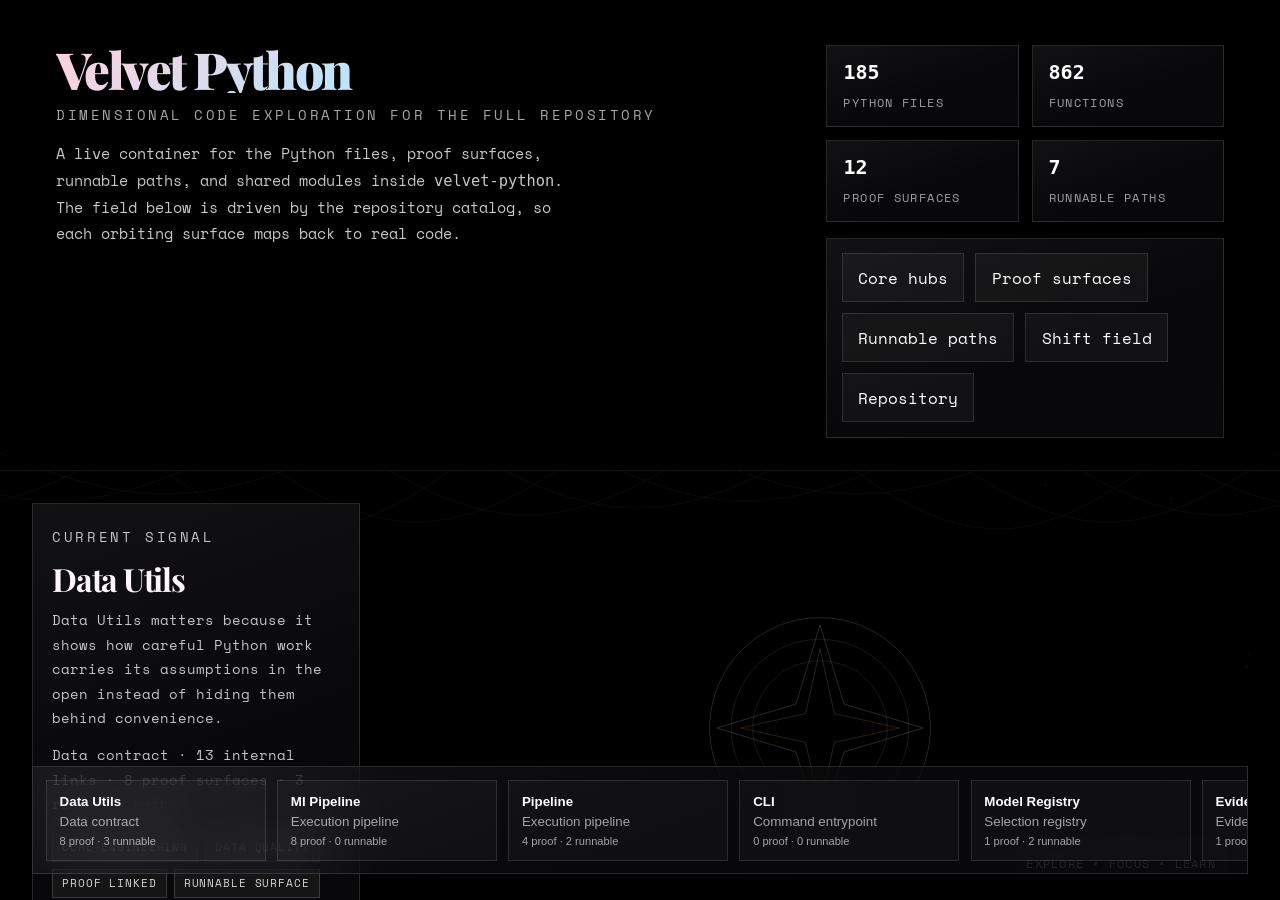
==== commit 13ac4b93: "Wire dimensional atlas to the real repository catalog" ====
--- a/index.html
+++ b/index.html
@@ -7,6 +7,17 @@
     <style>
         @import url('https://fonts.googleapis.com/css2?family=Space+Mono:wght@400;700&family=Playfair+Display:wght@700;900&display=swap');
 
+        :root {
+            --rose: #ffd1dc;
+            --cyan: #b4e7ff;
+            --tangerine: #ffb347;
+            --lavender: #cdbbff;
+            --text-soft: rgba(255, 255, 255, 0.66);
+            --panel: rgba(8, 8, 14, 0.38);
+            --panel-strong: rgba(14, 16, 28, 0.8);
+            --border: rgba(255, 255, 255, 0.12);
+        }
+
         * {
             margin: 0;
             padding: 0;
@@ -28,8 +39,7 @@
 
         canvas#bgCanvas {
             position: fixed;
-            top: 0;
-            left: 0;
+            inset: 0;
             width: 100%;
             height: 100%;
             z-index: 0;
@@ -37,10 +47,7 @@
 
         .content {
             position: fixed;
-            top: 0;
-            left: 0;
-            width: 100%;
-            height: 100%;
+            inset: 0;
             z-index: 1;
             display: flex;
             flex-direction: column;
@@ -48,20 +55,23 @@
         }
 
         header {
-            padding: 3rem 4rem;
-            border-bottom: 1px solid rgba(255, 255, 255, 0.1);
+            display: grid;
+            grid-template-columns: minmax(0, 1.3fr) minmax(320px, 0.7fr);
+            gap: 2rem;
+            padding: 2.8rem 3.5rem 2rem;
+            border-bottom: 1px solid rgba(255, 255, 255, 0.08);
             backdrop-filter: blur(40px);
-            background: rgba(0, 0, 0, 0.3);
+            background: rgba(0, 0, 0, 0.24);
         }
 
         h1 {
             font-family: 'Playfair Display', serif;
-            font-size: 3.5rem;
+            font-size: clamp(2.8rem, 4vw, 4.6rem);
             font-weight: 900;
-            letter-spacing: -0.04em;
-            line-height: 1;
-            margin-bottom: 0.5rem;
-            background: linear-gradient(135deg, #ffd1dc 0%, #b4e7ff 50%, #ffb347 100%);
+            letter-spacing: -0.05em;
+            line-height: 0.95;
+            margin-bottom: 0.65rem;
+            background: linear-gradient(135deg, var(--rose) 0%, var(--cyan) 48%, var(--tangerine) 100%);
             -webkit-background-clip: text;
             -webkit-text-fill-color: transparent;
             background-clip: text;
@@ -70,40 +80,227 @@
 
         @keyframes gradient-shift {
             0%, 100% { filter: hue-rotate(0deg); }
-            50% { filter: hue-rotate(20deg); }
+            50% { filter: hue-rotate(18deg); }
         }
 
         .subtitle {
-            font-size: 0.9rem;
-            letter-spacing: 0.15em;
+            font-size: 0.88rem;
+            letter-spacing: 0.18em;
             text-transform: uppercase;
-            color: rgba(255, 255, 255, 0.6);
+            color: var(--text-soft);
             font-weight: 400;
+            margin-bottom: 1rem;
+        }
+
+        .intro-copy {
+            max-width: 58ch;
+            color: rgba(255, 255, 255, 0.78);
+            line-height: 1.75;
+            font-size: 0.96rem;
+        }
+
+        .header-side {
+            align-self: end;
+            display: grid;
+            gap: 1rem;
+        }
+
+        .repo-stats {
+            display: grid;
+            grid-template-columns: repeat(2, minmax(0, 1fr));
+            gap: 0.8rem;
+        }
+
+        .stat-chip,
+        .field-note,
+        .command-ribbon,
+        .signal-tape {
+            border: 1px solid var(--border);
+            background: linear-gradient(160deg, rgba(255,255,255,0.06), rgba(255,255,255,0.02) 56%), var(--panel);
+            backdrop-filter: blur(22px);
+        }
+
+        .stat-chip {
+            padding: 0.9rem 1rem;
+            min-height: 82px;
+            display: flex;
+            flex-direction: column;
+            justify-content: space-between;
+        }
+
+        .stat-chip strong {
+            font-size: 1.25rem;
+            color: #ffffff;
+        }
+
+        .stat-chip span {
+            font-size: 0.72rem;
+            text-transform: uppercase;
+            letter-spacing: 0.12em;
+            color: rgba(255, 255, 255, 0.62);
+        }
+
+        .command-ribbon {
+            display: flex;
+            flex-wrap: wrap;
+            gap: 0.7rem;
+            padding: 0.9rem;
+        }
+
+        .command-ribbon button,
+        .command-ribbon a,
+        .modal-link {
+            appearance: none;
+            border: 1px solid rgba(255,255,255,0.12);
+            background: rgba(255,255,255,0.04);
+            color: #ffffff;
+            text-decoration: none;
+            font: inherit;
+            padding: 0.72rem 0.95rem;
+            cursor: pointer;
+            transition: transform 0.25s ease, background 0.25s ease, border-color 0.25s ease;
+        }
+
+        .command-ribbon button:hover,
+        .command-ribbon a:hover,
+        .modal-link:hover {
+            transform: translateY(-1px);
+            background: rgba(255,255,255,0.09);
+            border-color: rgba(255,255,255,0.22);
+        }
+
+        .command-ribbon button.active {
+            background: linear-gradient(135deg, rgba(255,209,220,0.14), rgba(180,231,255,0.12));
+            border-color: rgba(180,231,255,0.28);
         }
 
         .exploration-space {
             flex: 1;
             position: relative;
             overflow: hidden;
+            display: grid;
+            grid-template-columns: minmax(280px, 360px) 1fr;
+            align-items: stretch;
+        }
+
+        .field-note {
+            position: relative;
+            z-index: 2;
+            margin: 2rem 0 2rem 2rem;
+            padding: 1.35rem 1.2rem 1.15rem;
+            align-self: start;
+            max-width: 360px;
+        }
+
+        .field-note h2 {
+            font-family: 'Playfair Display', serif;
+            font-size: 2rem;
+            letter-spacing: -0.04em;
+            line-height: 1.02;
+            margin-bottom: 0.8rem;
+            color: #fff7fb;
+        }
+
+        .field-kicker {
+            font-size: 0.75rem;
+            letter-spacing: 0.18em;
+            text-transform: uppercase;
+            color: rgba(255, 255, 255, 0.56);
+            margin-bottom: 0.8rem;
+        }
+
+        .field-note p {
+            color: rgba(255, 255, 255, 0.76);
+            line-height: 1.7;
+            font-size: 0.9rem;
+        }
+
+        .field-systems {
+            margin-top: 0.8rem;
+            color: rgba(180, 231, 255, 0.84);
+        }
+
+        .field-tags {
+            display: flex;
+            flex-wrap: wrap;
+            gap: 0.45rem;
+            margin-top: 1rem;
+        }
+
+        .field-tags span,
+        .modal-tag,
+        .path-list span {
+            display: inline-flex;
+            align-items: center;
+            padding: 0.34rem 0.56rem;
+            border: 1px solid rgba(255, 255, 255, 0.16);
+            background: rgba(255,255,255,0.05);
+            font-size: 0.68rem;
+            letter-spacing: 0.08em;
+            text-transform: uppercase;
+            color: rgba(255,255,255,0.82);
+        }
+
+        .signal-tape {
+            position: absolute;
+            left: 2rem;
+            right: 2rem;
+            bottom: 1.6rem;
+            z-index: 2;
+            display: flex;
+            gap: 0.7rem;
+            padding: 0.8rem;
+            overflow-x: auto;
+        }
+
+        .signal-token {
+            min-width: 220px;
+            border: 1px solid rgba(255,255,255,0.12);
+            background: rgba(255,255,255,0.03);
+            color: #ffffff;
+            text-align: left;
+            padding: 0.8rem;
+            cursor: pointer;
+        }
+
+        .signal-token strong,
+        .signal-token span,
+        .signal-token small {
+            display: block;
+        }
+
+        .signal-token span,
+        .signal-token small {
+            margin-top: 0.34rem;
+            color: rgba(255,255,255,0.62);
+        }
+
+        .visual-stage {
+            position: relative;
             display: flex;
             align-items: center;
             justify-content: center;
+            min-height: 100%;
         }
 
         .node-cluster {
-            position: absolute;
-            width: 600px;
-            height: 600px;
+            position: relative;
+            width: min(720px, 76vw);
+            height: min(720px, 76vw);
+            max-width: 720px;
+            max-height: 720px;
             perspective: 1200px;
         }
 
         .node {
             position: absolute;
-            width: 120px;
-            height: 120px;
+            left: 50%;
+            top: 50%;
             cursor: pointer;
-            transition: all 0.6s cubic-bezier(0.4, 0, 0.2, 1);
+            transition: box-shadow 0.3s ease;
             transform-style: preserve-3d;
+            background: transparent;
+            border: none;
         }
 
         .node-inner {
@@ -114,8 +311,9 @@
             transition: transform 0.8s cubic-bezier(0.4, 0, 0.2, 1);
         }
 
-        .node:hover .node-inner {
-            transform: rotateY(180deg);
+        .node:hover .node-inner,
+        .node:focus-visible .node-inner {
+            transform: scale(1.06) rotateY(180deg);
         }
 
         .node-front, .node-back {
@@ -127,66 +325,51 @@
             flex-direction: column;
             align-items: center;
             justify-content: center;
-            border: 1px solid rgba(255, 255, 255, 0.2);
-            background: rgba(255, 255, 255, 0.02);
-            backdrop-filter: blur(20px);
-            border-radius: 8px;
+            border: 1px solid rgba(255, 255, 255, 0.18);
+            background: rgba(255, 255, 255, 0.03);
+            backdrop-filter: blur(18px);
             overflow: hidden;
+            padding: 0.9rem;
+            text-align: center;
         }
 
         .node-back {
             transform: rotateY(180deg);
             background: rgba(255, 255, 255, 0.08);
-            border-color: rgba(255, 255, 255, 0.4);
+            border-color: rgba(255, 255, 255, 0.34);
         }
 
         .node-label {
-            font-size: 0.75rem;
-            text-align: center;
-            letter-spacing: 0.1em;
+            font-size: 0.72rem;
+            letter-spacing: 0.08em;
             text-transform: uppercase;
-            line-height: 1.2;
-            opacity: 0.9;
+            line-height: 1.25;
+            opacity: 0.92;
+            word-break: break-word;
         }
 
         .node-info {
-            font-size: 0.7rem;
-            text-align: center;
-            opacity: 0.7;
-            line-height: 1.4;
-        }
-
-        @keyframes orbit {
-            0% { transform: rotateZ(0deg) translateX(200px) rotateZ(0deg); }
-            100% { transform: rotateZ(360deg) translateX(200px) rotateZ(-360deg); }
-        }
-
-        .node:nth-child(1) { animation: orbit 20s linear infinite; }
-        .node:nth-child(2) { animation: orbit 22s linear infinite reverse; animation-delay: -5s; }
-        .node:nth-child(3) { animation: orbit 24s linear infinite; animation-delay: -10s; }
-        .node:nth-child(4) { animation: orbit 26s linear infinite reverse; animation-delay: -8s; }
-        .node:nth-child(5) { animation: orbit 25s linear infinite; animation-delay: -12s; }
-        .node:nth-child(6) { animation: orbit 23s linear infinite reverse; animation-delay: -3s; }
-
-        .node:hover {
-            z-index: 100;
-            transform: scale(1.3);
+            margin-top: 0.42rem;
+            font-size: 0.67rem;
+            opacity: 0.72;
+            line-height: 1.45;
         }
 
         .mandala {
             position: absolute;
-            width: 200px;
-            height: 200px;
+            width: 240px;
+            height: 240px;
             top: 50%;
             left: 50%;
             transform: translate(-50%, -50%);
-            z-index: 5;
+            z-index: 1;
+            pointer-events: none;
         }
 
         .mandala svg {
             width: 100%;
             height: 100%;
-            filter: drop-shadow(0 0 20px rgba(255, 255, 255, 0.2));
+            filter: drop-shadow(0 0 20px rgba(255, 255, 255, 0.16));
             animation: rotate-mandala 30s linear infinite;
         }
 
@@ -195,19 +378,32 @@
             100% { transform: rotate(360deg); }
         }
 
+        .scroll-indicator {
+            position: absolute;
+            bottom: 7rem;
+            right: 5vw;
+            font-size: 0.78rem;
+            letter-spacing: 0.1em;
+            animation: pulse-text 2s ease-in-out infinite;
+            pointer-events: none;
+            color: rgba(255,255,255,0.48);
+        }
+
+        @keyframes pulse-text {
+            0%, 100% { opacity: 0.48; }
+            50% { opacity: 1; }
+        }
+
         .modal {
             display: none;
             position: fixed;
-            top: 0;
-            left: 0;
-            width: 100%;
-            height: 100%;
-            background: rgba(0, 0, 0, 0.9);
+            inset: 0;
+            background: rgba(0, 0, 0, 0.88);
             backdrop-filter: blur(20px);
             z-index: 1000;
             align-items: center;
             justify-content: center;
-            animation: fade-in 0.4s ease;
+            animation: fade-in 0.35s ease;
         }
 
         @keyframes fade-in {
@@ -220,83 +416,57 @@
         }
 
         .modal-panel {
-            width: 90%;
-            max-width: 900px;
-            height: 80vh;
-            background: linear-gradient(135deg, rgba(50, 50, 60, 0.9), rgba(30, 30, 40, 0.95));
-            border: 1px solid rgba(255, 200, 200, 0.2);
+            width: min(1180px, calc(100% - 48px));
+            height: min(84vh, 880px);
+            background: linear-gradient(135deg, rgba(20, 20, 28, 0.94), rgba(8, 8, 12, 0.98));
+            border: 1px solid rgba(255, 255, 255, 0.12);
             overflow: hidden;
-            display: flex;
-            animation: panel-rise 0.6s cubic-bezier(0.34, 1.56, 0.64, 1);
-        }
-
-        @keyframes panel-rise {
-            from {
-                opacity: 0;
-                transform: translateY(60px);
-            }
-            to {
-                opacity: 1;
-                transform: translateY(0);
-            }
+            display: grid;
+            grid-template-columns: minmax(260px, 0.34fr) minmax(0, 0.66fr);
+            position: relative;
         }
 
         .modal-sidebar {
-            width: 30%;
-            background: rgba(0, 0, 0, 0.4);
-            border-right: 1px solid rgba(255, 255, 255, 0.1);
-            padding: 3rem 2rem;
+            background: rgba(255, 255, 255, 0.02);
+            border-right: 1px solid rgba(255, 255, 255, 0.08);
+            padding: 2.4rem 1.8rem 2.1rem;
             overflow-y: auto;
-            display: flex;
-            flex-direction: column;
         }
 
         .modal-main {
-            flex: 1;
-            padding: 3rem;
+            padding: 2.5rem 2.3rem 2.2rem;
             overflow-y: auto;
             position: relative;
-        }
-
-        .modal-main::before {
-            content: '';
-            position: absolute;
-            top: 0;
-            left: 0;
-            width: 2px;
-            height: 100%;
-            background: linear-gradient(180deg, rgba(255, 200, 200, 0.5), transparent);
         }
 
         .modal-title {
             font-family: 'Playfair Display', serif;
-            font-size: 2.5rem;
-            margin-bottom: 2rem;
-            line-height: 1.2;
+            font-size: 2.4rem;
+            margin-bottom: 1rem;
+            line-height: 1.12;
         }
 
         .modal-code {
-            background: rgba(0, 0, 0, 0.6);
-            border-left: 3px solid rgba(255, 200, 200, 0.5);
-            padding: 1.5rem;
-            margin: 1.5rem 0;
-            font-size: 0.85rem;
+            background: rgba(0, 0, 0, 0.56);
+            border-left: 3px solid rgba(180, 231, 255, 0.42);
+            padding: 1.15rem 1.2rem;
+            margin: 1rem 0 1.4rem;
+            font-size: 0.82rem;
             overflow-x: auto;
-            line-height: 1.6;
-            color: #b4e7ff;
+            line-height: 1.65;
+            color: var(--cyan);
             white-space: pre-wrap;
         }
 
         .modal-close {
             position: absolute;
-            top: 2rem;
-            right: 2rem;
+            top: 1rem;
+            right: 1.2rem;
             background: none;
             border: none;
-            color: rgba(255, 255, 255, 0.6);
+            color: rgba(255, 255, 255, 0.66);
             font-size: 2rem;
             cursor: pointer;
-            transition: color 0.3s ease;
             z-index: 10;
         }
 
@@ -305,64 +475,84 @@
         }
 
         .modal-sidebar h3 {
-            font-size: 0.8rem;
+            font-size: 0.76rem;
             text-transform: uppercase;
-            letter-spacing: 0.15em;
-            margin: 2rem 0 1rem;
-            opacity: 0.7;
+            letter-spacing: 0.16em;
+            margin: 1.6rem 0 0.8rem;
+            opacity: 0.68;
         }
 
         .modal-sidebar p {
-            font-size: 0.9rem;
-            line-height: 1.6;
-            opacity: 0.8;
-            margin-bottom: 0.8rem;
-        }
-
-        .modal-tag {
-            display: inline-block;
-            padding: 0.4rem 0.8rem;
-            background: rgba(255, 200, 200, 0.1);
-            border: 1px solid rgba(255, 200, 200, 0.3);
-            font-size: 0.7rem;
-            margin: 0.3rem 0.3rem 0 0;
-            text-transform: uppercase;
-            letter-spacing: 0.05em;
-        }
-
-        .scroll-indicator {
-            position: absolute;
-            bottom: 2rem;
-            left: 50%;
-            transform: translateX(-50%);
-            font-size: 0.8rem;
-            letter-spacing: 0.1em;
-            animation: pulse-text 2s ease-in-out infinite;
-            pointer-events: none;
-        }
-
-        @keyframes pulse-text {
-            0%, 100% { opacity: 0.5; }
-            50% { opacity: 1; }
-        }
-
-        @media (max-width: 1024px) {
-            h1 { font-size: 2.5rem; }
-            .node { width: 100px; height: 100px; }
-            .modal-panel { flex-direction: column; }
-            .modal-sidebar { width: 100%; border-right: none; border-bottom: 1px solid rgba(255, 255, 255, 0.1); }
-        }
-
-        @media (max-width: 768px) {
-            header { padding: 2rem; }
-            h1 { font-size: 1.8rem; }
-            .exploration-space { padding: 2rem; }
-            .modal-panel { width: 95%; height: 90vh; }
-            .modal-main { padding: 2rem; }
+            font-size: 0.88rem;
+            line-height: 1.65;
+            opacity: 0.84;
+            margin-bottom: 0.45rem;
+        }
+
+        .path-list {
+            display: flex;
+            flex-wrap: wrap;
+            gap: 0.5rem;
+            margin-bottom: 0.75rem;
+        }
+
+        .empty-line {
+            color: rgba(255,255,255,0.58);
+            margin-bottom: 0.85rem;
+            line-height: 1.65;
+        }
+
+        @media (max-width: 1120px) {
+            header {
+                grid-template-columns: 1fr;
+                padding: 2.4rem 2rem 1.6rem;
+            }
+
+            .exploration-space {
+                grid-template-columns: 1fr;
+            }
+
+            .field-note {
+                margin: 1.25rem 1.25rem 0;
+                max-width: none;
+            }
+
+            .signal-tape {
+                left: 1.25rem;
+                right: 1.25rem;
+                bottom: 1.2rem;
+            }
+
+            .visual-stage {
+                min-height: 560px;
+            }
+        }
+
+        @media (max-width: 820px) {
+            .modal-panel {
+                grid-template-columns: 1fr;
+                height: min(92vh, 980px);
+            }
+
+            .modal-sidebar {
+                border-right: none;
+                border-bottom: 1px solid rgba(255,255,255,0.08);
+            }
+
+            .node-cluster {
+                width: min(92vw, 620px);
+                height: min(92vw, 620px);
+            }
+
+            .scroll-indicator {
+                bottom: 8.6rem;
+                right: 1.25rem;
+            }
         }
 
         ::-webkit-scrollbar {
-            width: 4px;
+            width: 6px;
+            height: 6px;
         }
 
         ::-webkit-scrollbar-track {
@@ -370,216 +560,117 @@
         }
 
         ::-webkit-scrollbar-thumb {
-            background: rgba(255, 255, 255, 0.2);
+            background: rgba(255, 255, 255, 0.18);
         }
 
         ::-webkit-scrollbar-thumb:hover {
-            background: rgba(255, 255, 255, 0.4);
+            background: rgba(255, 255, 255, 0.34);
         }
     </style>
 </head>
-<body>
-    <canvas id="bgCanvas"></canvas>
+<body data-catalog="./docs/catalog.json">
+    <canvas id="bgCanvas" aria-hidden="true"></canvas>
 
     <div class="content">
         <header>
-            <h1>Velvet Python</h1>
-            <p class="subtitle">A Dimensional Approach to Code Understanding</p>
+            <div>
+                <h1>Velvet Python</h1>
+                <p class="subtitle">Dimensional code exploration for the full repository</p>
+                <p class="intro-copy">
+                    A live container for the Python files, proof surfaces, runnable paths, and
+                    shared modules inside <code>velvet-python</code>. The field below is driven by
+                    the repository catalog, so each orbiting surface maps back to real code.
+                </p>
+            </div>
+
+            <div class="header-side">
+                <div class="repo-stats" id="repoStats"></div>
+                <div class="command-ribbon">
+                    <button id="hubButton" type="button">Core hubs</button>
+                    <button id="proofButton" type="button">Proof surfaces</button>
+                    <button id="executionButton" type="button">Runnable paths</button>
+                    <button id="shuffleButton" type="button">Shift field</button>
+                    <a id="repoLink" href="https://github.com/Cazzy-Aporbo/velvet-python" target="_blank" rel="noreferrer">Repository</a>
+                </div>
+            </div>
         </header>
 
         <div class="exploration-space">
-            <div class="mandala" id="mandala">
-                <svg viewBox="0 0 200 200" xmlns="http://www.w3.org/2000/svg">
-                    <circle cx="100" cy="100" r="90" fill="none" stroke="rgba(255,255,255,0.3)" stroke-width="0.5"/>
-                    <circle cx="100" cy="100" r="70" fill="none" stroke="rgba(255,200,200,0.2)" stroke-width="0.5"/>
-                    <circle cx="100" cy="100" r="50" fill="none" stroke="rgba(180,231,255,0.2)" stroke-width="0.5"/>
-                    <g id="petals">
-                        <path d="M 100 100 L 100 20" stroke="rgba(255,200,200,0.3)" stroke-width="1" fill="none"/>
-                        <path d="M 100 100 L 141.4 58.6" stroke="rgba(255,200,200,0.3)" stroke-width="1" fill="none"/>
-                        <path d="M 100 100 L 180 100" stroke="rgba(255,200,200,0.3)" stroke-width="1" fill="none"/>
-                        <path d="M 100 100 L 141.4 141.4" stroke="rgba(255,200,200,0.3)" stroke-width="1" fill="none"/>
-                        <path d="M 100 100 L 100 180" stroke="rgba(255,200,200,0.3)" stroke-width="1" fill="none"/>
-                        <path d="M 100 100 L 58.6 141.4" stroke="rgba(255,200,200,0.3)" stroke-width="1" fill="none"/>
-                        <path d="M 100 100 L 20 100" stroke="rgba(255,200,200,0.3)" stroke-width="1" fill="none"/>
-                        <path d="M 100 100 L 58.6 58.6" stroke="rgba(255,200,200,0.3)" stroke-width="1" fill="none"/>
-                    </g>
-                </svg>
+            <aside class="field-note">
+                <p class="field-kicker">Current signal</p>
+                <h2 id="fieldTitle">Loading the repository field</h2>
+                <p id="fieldSummary">Pulling the strongest Python surfaces into orbit.</p>
+                <p class="field-systems" id="fieldSystems"></p>
+                <div class="field-tags" id="fieldTags"></div>
+            </aside>
+
+            <div class="visual-stage">
+                <div class="mandala" aria-hidden="true">
+                    <svg viewBox="0 0 200 200" xmlns="http://www.w3.org/2000/svg">
+                        <circle cx="100" cy="100" r="92" fill="none" stroke="rgba(255,255,255,0.24)" stroke-width="0.5"/>
+                        <circle cx="100" cy="100" r="74" fill="none" stroke="rgba(255,209,220,0.18)" stroke-width="0.5"/>
+                        <circle cx="100" cy="100" r="56" fill="none" stroke="rgba(180,231,255,0.18)" stroke-width="0.5"/>
+                        <path d="M100 14 L120 80 L186 100 L120 120 L100 186 L80 120 L14 100 L80 80 Z" fill="none" stroke="rgba(255,255,255,0.16)" stroke-width="0.8"/>
+                        <path d="M100 34 L112 88 L166 100 L112 112 L100 166 L88 112 L34 100 L88 88 Z" fill="none" stroke="rgba(255,179,71,0.18)" stroke-width="0.8"/>
+                    </svg>
+                </div>
+
+                <div class="node-cluster" id="nodeCluster" aria-live="polite"></div>
+                <div class="scroll-indicator">EXPLORE • FOCUS • LEARN</div>
             </div>
 
-            <div class="node-cluster" id="nodeCluster"></div>
-
-            <div class="scroll-indicator">EXPLORE • ROTATE • DISCOVER</div>
+            <div class="signal-tape" id="signalTape"></div>
         </div>
     </div>
 
     <div class="modal" id="modal">
         <div class="modal-panel">
-            <button class="modal-close" onclick="closeModal()">&times;</button>
+            <button class="modal-close" onclick="closeModal()" aria-label="Close details">&times;</button>
             <div class="modal-sidebar" id="modalSidebar"></div>
             <div class="modal-main" id="modalMain"></div>
         </div>
     </div>
 
     <script>
-        const canvas = document.getElementById('bgCanvas');
-        const ctx = canvas.getContext('2d');
-        let animationId;
+        const bgCanvas = document.getElementById('bgCanvas');
+        const bgContext = bgCanvas.getContext('2d');
 
         function resizeCanvas() {
-            canvas.width = window.innerWidth;
-            canvas.height = window.innerHeight;
+            bgCanvas.width = window.innerWidth;
+            bgCanvas.height = window.innerHeight;
+        }
+
+        function drawBackground(time) {
+            bgContext.fillStyle = '#000000';
+            bgContext.fillRect(0, 0, bgCanvas.width, bgCanvas.height);
+
+            bgContext.strokeStyle = 'rgba(255, 200, 200, 0.045)';
+            bgContext.lineWidth = 1;
+
+            for (let band = 0; band < 6; band += 1) {
+                bgContext.beginPath();
+                for (let x = 0; x < bgCanvas.width; x += 18) {
+                    const y = bgCanvas.height / 2 + Math.sin((x + time * 0.45) / 110 + band) * (44 + band * 7);
+                    if (x === 0) bgContext.moveTo(x, y);
+                    else bgContext.lineTo(x, y);
+                }
+                bgContext.stroke();
+            }
+
+            bgContext.fillStyle = 'rgba(255, 255, 255, 0.045)';
+            for (let point = 0; point < 26; point += 1) {
+                const x = (Math.sin(time * 0.00012 + point * 0.7) * bgCanvas.width * 0.48) + bgCanvas.width * 0.5;
+                const y = (Math.cos(time * 0.00018 + point * 0.48) * bgCanvas.height * 0.42) + bgCanvas.height * 0.5;
+                bgContext.fillRect(x, y, 2, 2);
+            }
+
+            requestAnimationFrame(() => drawBackground(time + 1));
         }
 
         resizeCanvas();
         window.addEventListener('resize', resizeCanvas);
-
-        function drawBackground(time) {
-            ctx.fillStyle = '#000000';
-            ctx.fillRect(0, 0, canvas.width, canvas.height);
-
-            ctx.strokeStyle = 'rgba(255, 200, 200, 0.05)';
-            ctx.lineWidth = 1;
-
-            for (let i = 0; i < 5; i++) {
-                ctx.beginPath();
-                for (let x = 0; x < canvas.width; x += 20) {
-                    const y = canvas.height / 2 + Math.sin((x + time * 0.5) / 100 + i) * 50;
-                    if (x === 0) ctx.moveTo(x, y);
-                    else ctx.lineTo(x, y);
-                }
-                ctx.stroke();
-            }
-
-            ctx.fillStyle = 'rgba(255, 255, 255, 0.05)';
-            for (let i = 0; i < 20; i++) {
-                const x = (Math.sin(time * 0.0001 + i) * canvas.width) % canvas.width;
-                const y = (Math.cos(time * 0.00015 + i * 0.5) * canvas.height) % canvas.height;
-                ctx.fillRect(x, y, 2, 2);
-            }
-
-            animationId = requestAnimationFrame(() => drawBackground(time + 1));
-        }
-
         drawBackground(0);
-
-        const files = [
-            {
-                name: 'ai.py',
-                type: 'Core Module',
-                category: 'Classification',
-                desc: 'Bayes, Rule, Cosine',
-                purpose: 'Three foundational classifiers exploring probability, logic, and similarity metrics.',
-                learnings: ['Classifier interfaces', 'Bayesian probability', 'Vector math', 'Trade-offs'],
-                usage: 'from src.ai import BayesClassifier',
-                example: 'classifier.train(texts, labels)\\npredictions = classifier.predict(new_texts)'
-            },
-            {
-                name: 'data_utils.py',
-                type: 'Core Module',
-                category: 'Data Engineering',
-                desc: 'Validation, Loading',
-                purpose: 'Deterministic data contracts. Every row validated before processing.',
-                learnings: ['Data validation', 'Integrity checking', 'Fast failure', 'Contracts'],
-                usage: 'from src.data_utils import load_dataset',
-                example: 'df = load_dataset(\"data/train.csv\")\\nvalidate_dataset(df)'
-            },
-            {
-                name: 'ml_pipeline.py',
-                type: 'Core Module',
-                category: 'Orchestration',
-                desc: 'Features, Models, Eval',
-                purpose: 'Complete ML workflow orchestration with reproducible metadata.',
-                learnings: ['Pipeline architecture', 'Feature engineering', 'Metadata tracking'],
-                usage: 'from src.ml_pipeline import run_classification_pipeline',
-                example: 'run = run_classification_pipeline(df, seed=42)'
-            },
-            {
-                name: 'run_experiments.py',
-                type: 'Script',
-                category: 'Automation',
-                desc: 'Model Sweeps, Outputs',
-                purpose: 'CLI automation for reproducible experiment runs at scale.',
-                learnings: ['CLI design', 'Experiment automation', 'Artifact management'],
-                usage: 'python scripts/run_experiments.py --epochs 10',
-                example: 'python scripts/run_experiments.py --models bayesian cosine'
-            },
-            {
-                name: 'dataset_audit.py',
-                type: 'Script',
-                category: 'Quality',
-                desc: 'Profiling, Detection',
-                purpose: 'Comprehensive dataset health analysis and anomaly detection.',
-                learnings: ['Data profiling', 'Quality signals', 'Issue detection'],
-                usage: 'python scripts/dataset_audit.py --source builtin',
-                example: 'python scripts/dataset_audit.py --write-json artifacts/audit.json'
-            },
-            {
-                name: 'tests/',
-                type: 'Test Suite',
-                category: 'Verification',
-                desc: 'Reproducibility, Edge Cases',
-                purpose: 'Comprehensive test suite ensuring robustness and reproducibility.',
-                learnings: ['Test design', 'Edge cases', 'Regression prevention'],
-                usage: 'pytest tests/ -v',
-                example: 'pytest tests/test_data_pipeline_utils.py'
-            }
-        ];
-
-        const cluster = document.getElementById('nodeCluster');
-        files.forEach((file) => {
-            const node = document.createElement('div');
-            node.className = 'node';
-            node.innerHTML = `
-                <div class="node-inner">
-                    <div class="node-front">
-                        <div class="node-label">${file.name}</div>
-                        <div class="node-info">${file.category}</div>
-                    </div>
-                    <div class="node-back">
-                        <div class="node-info">${file.type}</div>
-                        <div style="margin-top: 8px; font-size: 0.65rem; opacity: 0.7;">${file.desc}</div>
-                    </div>
-                </div>
-            `;
-            node.addEventListener('click', () => openModal(file));
-            cluster.appendChild(node);
-        });
-
-        function openModal(file) {
-            document.getElementById('modalSidebar').innerHTML = `
-                <h3>Type</h3>
-                <p>${file.type}</p>
-                <h3>Category</h3>
-                <p>${file.category}</p>
-                <h3>Key Learnings</h3>
-                <div>${file.learnings.map((item) => `<div class="modal-tag">${item}</div>`).join('')}</div>
-            `;
-
-            document.getElementById('modalMain').innerHTML = `
-                <h2 class="modal-title">${file.name}</h2>
-                <p style="font-size: 1rem; line-height: 1.8; margin-bottom: 2rem; opacity: 0.9;">${file.purpose}</p>
-
-                <h3 style="font-size: 0.9rem; text-transform: uppercase; letter-spacing: 0.1em; margin-top: 2rem; margin-bottom: 1rem; opacity: 0.7;">Usage</h3>
-                <div class="modal-code">${file.usage}</div>
-
-                <h3 style="font-size: 0.9rem; text-transform: uppercase; letter-spacing: 0.1em; margin-top: 2rem; margin-bottom: 1rem; opacity: 0.7;">Example</h3>
-                <div class="modal-code">${file.example}</div>
-            `;
-
-            document.getElementById('modal').classList.add('active');
-        }
-
-        function closeModal() {
-            document.getElementById('modal').classList.remove('active');
-        }
-
-        document.getElementById('modal').addEventListener('click', (event) => {
-            if (event.target.id === 'modal') closeModal();
-        });
-
-        document.addEventListener('keydown', (event) => {
-            if (event.key === 'Escape') closeModal();
-        });
     </script>
+    <script src="./docs/dimensional-atlas.js" defer></script>
 </body>
 </html>
